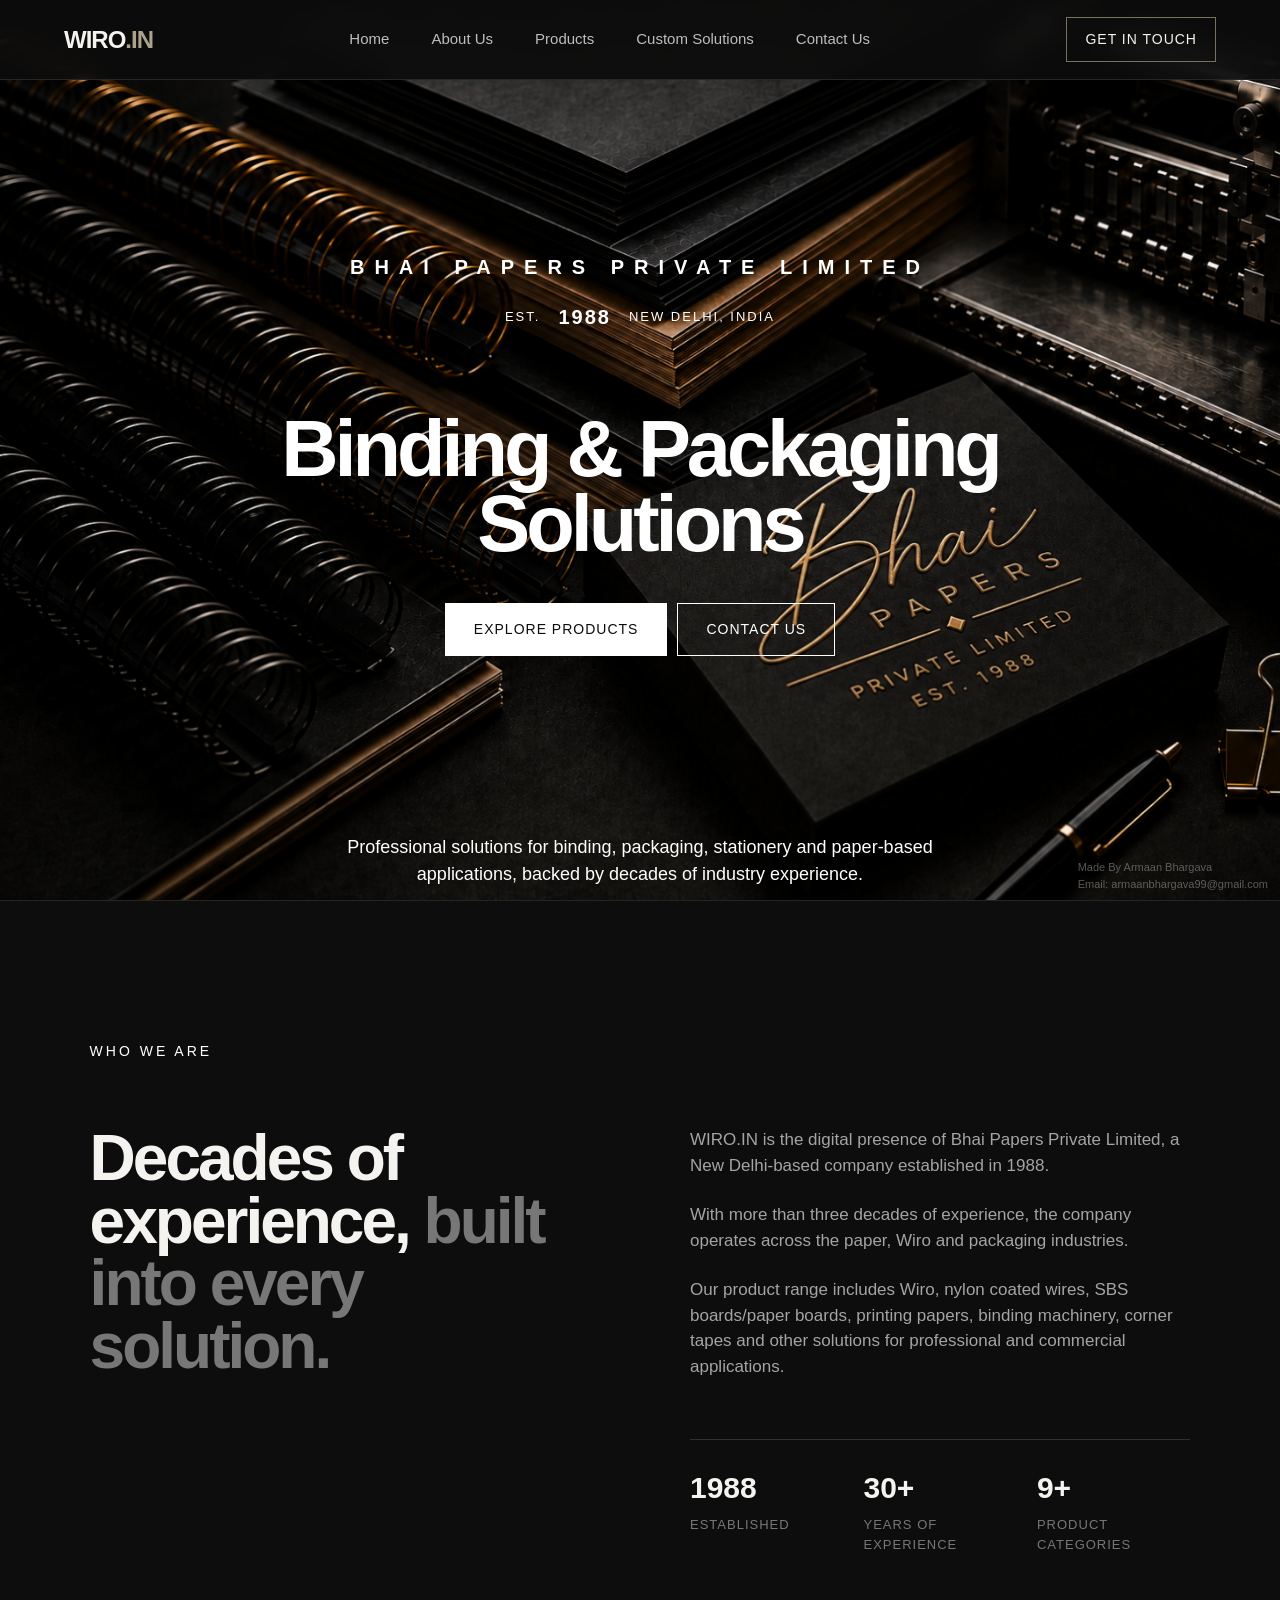
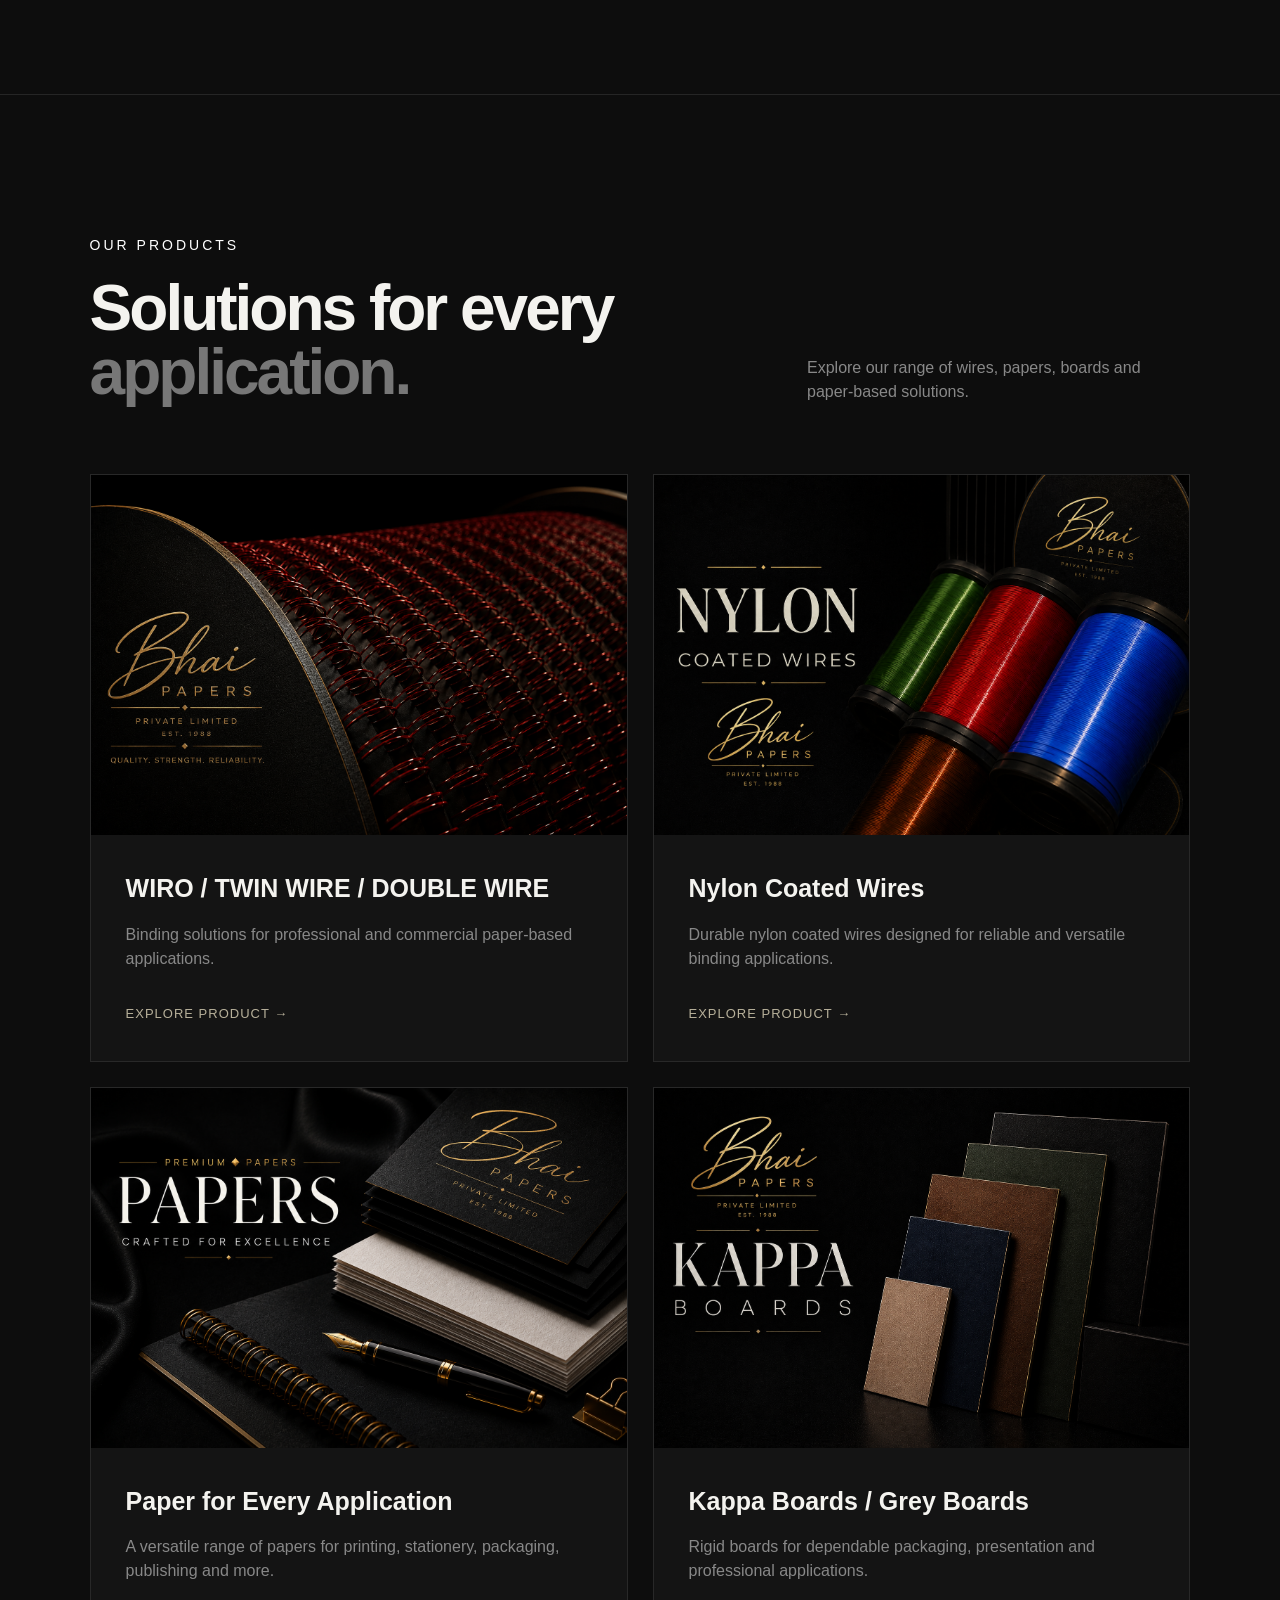
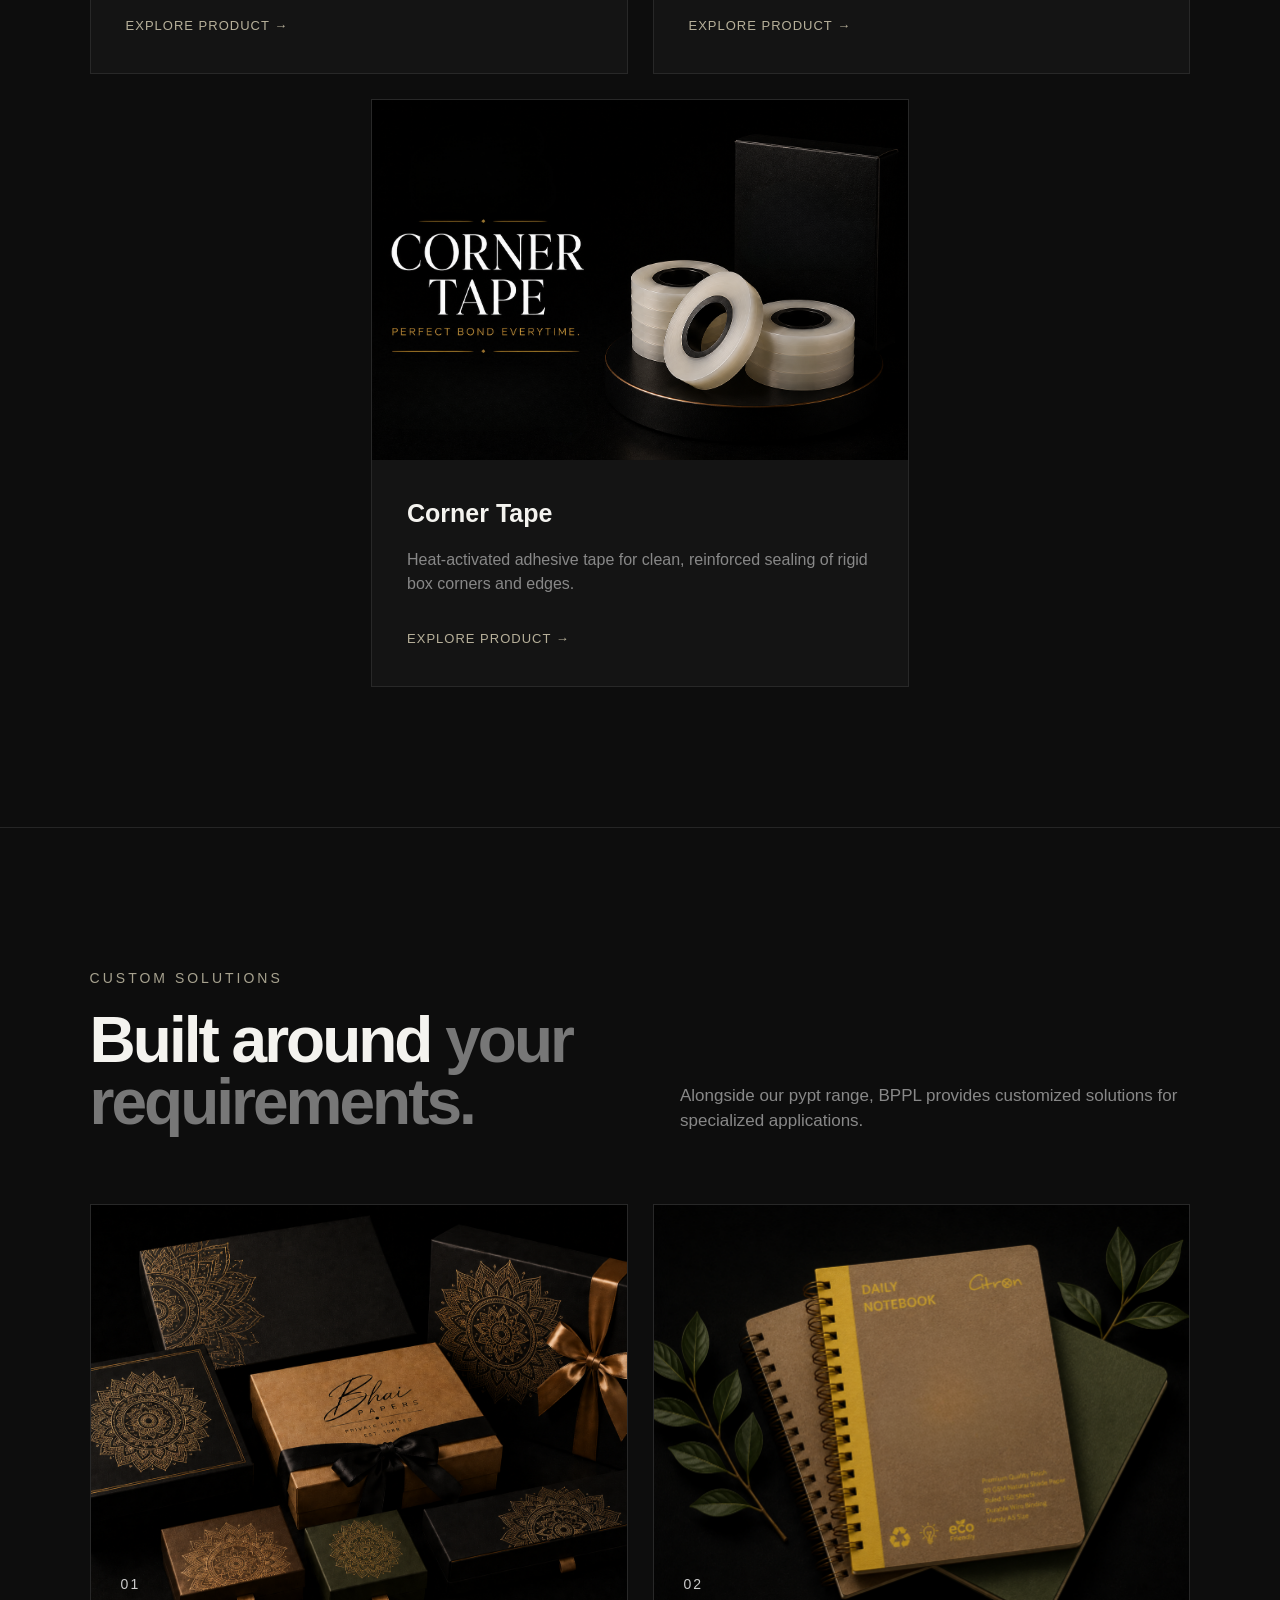
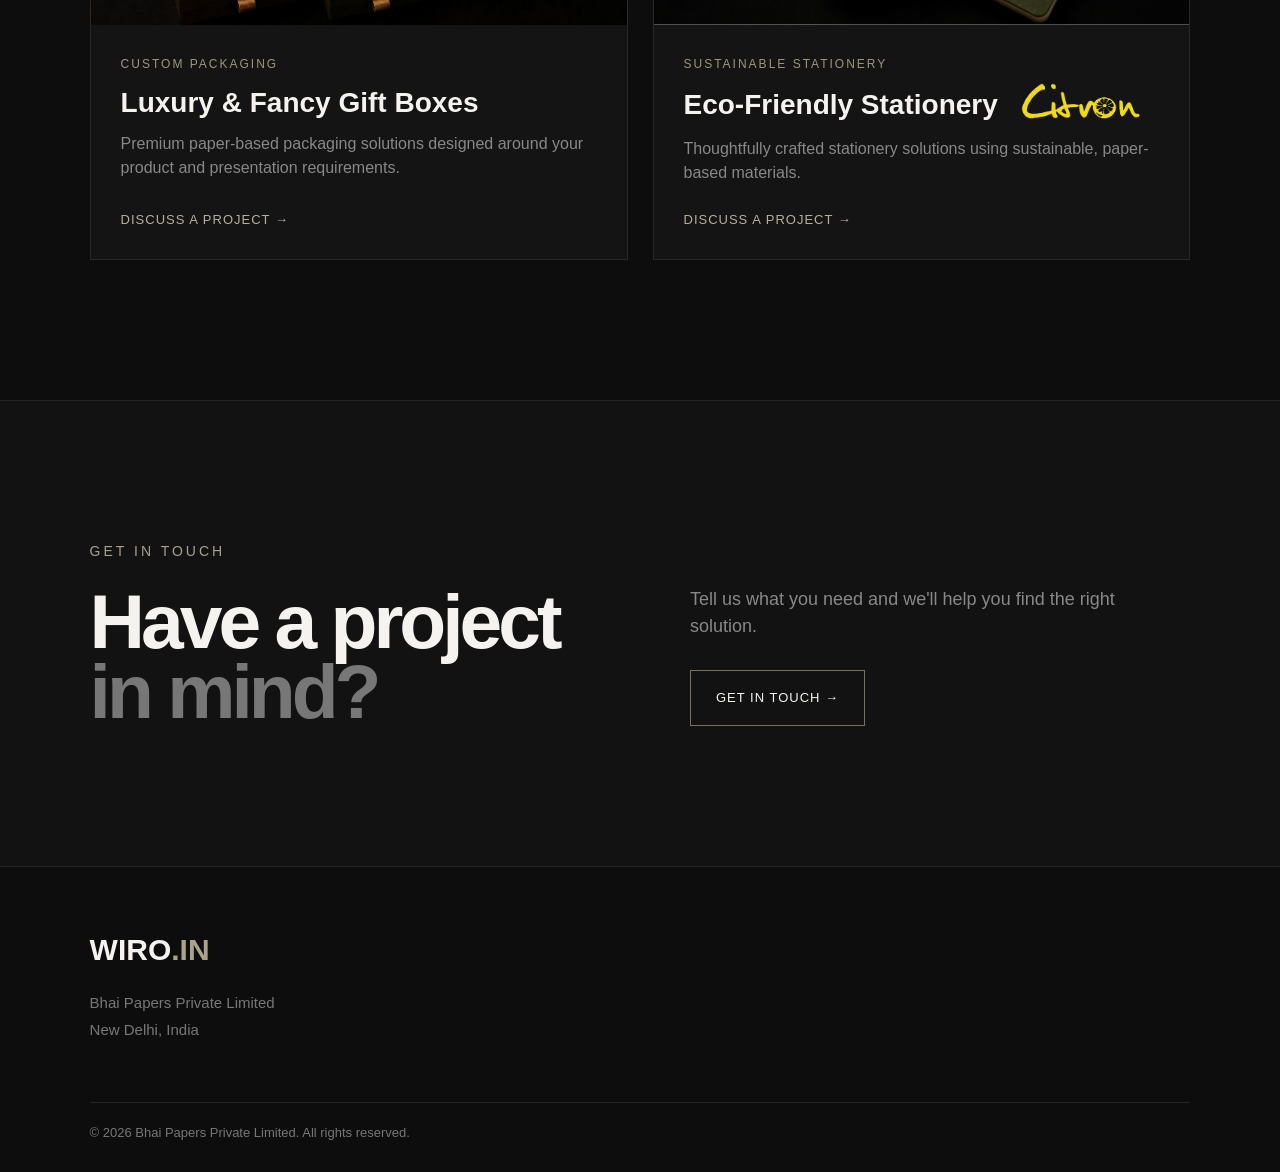
==== index.html @ 8063e1f9 "Remove Flask and update website" ====
<!DOCTYPE html>
<html lang="en">

<head>
    <meta charset="UTF-8">
    <meta name="viewport" content="width=device-width, initial-scale=1.0">

    <title>WIRO.IN | Bhai Papers Private Limited</title>

    <link rel="stylesheet" href="static/css/style.css">
</head>

<body>

    <!-- ================= NAVBAR ================= -->

    <header class="navbar">

        <a href="index.html" class="logo">
            WIRO<span>.IN</span>
        </a>

        <nav>
            <a href="index.html">Home</a>
            <a href="#about">About Us</a>
            <a href="products.html">Products</a>
            <a href="products.html#custom-solutions">Custom Solutions</a>
            <a href="contact.html">Contact Us</a>
        </nav>

        <a href="contact.html" class="nav-button">
            Get in Touch
        </a>

    </header>


    <!-- ================= HERO ================= -->

    <main>

        <section class="hero" id="home">

            <div class="hero-content">

                <p class="eyebrow">
                    BHAI PAPERS PRIVATE LIMITED
                </p>

                <h1>
                    Binding & Packaging
                    <span>Solutions</span>
                </h1>

                <p class="hero-description">
                    Professional solutions for binding, packaging,
                    stationery and paper-based applications,
                    backed by decades of industry experience.
                </p>

                <div class="hero-buttons">

                    <a href="#products" class="button button-light">
                        Explore Products
                    </a>

                    <a href="contact.html" class="button button-outline">
                        Contact Us
                    </a>

                </div>

                <div class="hero-est">

                    <span>EST.</span>

                    <strong>1988</strong>

                    <span>NEW DELHI, INDIA</span>

                </div>

            </div>

        </section>


        <!-- ================= ABOUT ================= -->

        <section class="about section" id="about">

            <div class="section-label">
                WHO WE ARE
            </div>

            <div class="about-grid">

                <div>

                    <h2>
                        Decades of experience,
                        <span>built into every solution.</span>
                    </h2>

                </div>

                <div class="about-copy">

                    <p>
                        WIRO.IN is the digital presence of
                        Bhai Papers Private Limited, a New
                        Delhi-based company established in 1988.
                    </p>

                    <p>
                        With more than three decades of experience,
                        the company operates across the paper,
                        Wiro and packaging industries.
                    </p>

                    <p>
                        Our product range includes Wiro, nylon
                        coated wires, SBS boards/paper boards,
                        printing papers, binding machinery, corner
                        tapes and other solutions for professional
                        and commercial applications.
                    </p>

                    <div class="stats">

                        <div class="stat">
                            <strong>1988</strong>
                            <span>Established</span>
                        </div>

                        <div class="stat">
                            <strong>30+</strong>
                            <span>Years of Experience</span>
                        </div>

                        <div class="stat">
                            <strong>9+</strong>
                            <span>Product Categories</span>
                        </div>

                    </div>

                </div>

            </div>

        </section>


        <!-- ================= PRODUCTS ================= -->

        <section class="products section" id="products">

            <div class="section-heading">

                <div>

                    <div class="section-label">
                        OUR PRODUCTS
                    </div>

                    <h2>
                        Solutions for every
                        <span>application.</span>
                    </h2>

                </div>

                <p>
                    Explore our range of wires, papers,
                    boards and paper-based solutions.
                </p>

            </div>


            <div class="product-grid">


                <!-- ================= WIRO ================= -->

                <article class="product-card">

                    <div class="product-image">

                        <img
                            src="static/css/images/wiro.png"
                            alt="WIRO"
                        >

                    </div>

                    <div class="product-content">

                        <h3>
                            WIRO / TWIN WIRE / DOUBLE WIRE
                        </h3>

                        <p>
                            Binding solutions for professional and
                            commercial paper-based applications.
                        </p>

                        <a href="products.html#wiro">
                            Explore Product →
                        </a>

                    </div>

                </article>


                <!-- ================= NYLON COATED WIRES ================= -->

                <article class="product-card">

                    <div class="product-image">

                        <img
                            src="static/css/images/Binding.png"
                            alt="Nylon Coated Wires"
                        >

                    </div>

                    <div class="product-content">

                        <h3>
                            Nylon Coated Wires
                        </h3>

                        <p>
                            Durable nylon coated wires designed
                            for reliable and versatile binding
                            applications.
                        </p>

                        <a href="products.html#nylon-coated-wires">
                            Explore Product →
                        </a>

                    </div>

                </article>


                <!-- ================= PAPERS ================= -->

                <article class="product-card">

                    <div class="product-image">

                        <img
                            src="static/css/images/papers.png"
                            alt="Paper for Every Application"
                        >

                    </div>

                    <div class="product-content">

                        <h3>
                            Paper for Every Application
                        </h3>

                        <p>
                            A versatile range of papers for printing,
                            stationery, packaging, publishing and more.
                        </p>

                        <a href="products.html#paper">
                            Explore Product →
                        </a>

                    </div>

                </article>


                <!-- ================= KAPPA BOARDS ================= -->

                <article class="product-card">

                    <div class="product-image">

                        <img
                            src="static/css/images/packaging.png"
                            alt="Kappa Boards"
                        >

                    </div>

                    <div class="product-content">

                        <h3>
                            Kappa Boards / Grey Boards
                        </h3>

                        <p>
                            Rigid boards for dependable packaging,
                            presentation and professional
                            applications.
                        </p>

                        <a href="products.html#kappa-boards">
                            Explore Product →
                        </a>

                    </div>

                </article>


                <!-- ================= CORNER TAPE ================= -->

                <article class="product-card">

                    <div class="product-image">

                        <img
                            src="static/css/images/cornertape.png"
                            alt="Corner Tape for Rigid Boxes"
                        >

                    </div>

                    <div class="product-content">

                        <h3>
                            Corner Tape
                        </h3>

                        <p>
                            Heat-activated adhesive tape for clean,
                            reinforced sealing of rigid box corners
                            and edges.
                        </p>

                        <a href="products.html#corner-tape">
                            Explore Product →
                        </a>

                    </div>

                </article>


            </div>

        </section>


        <!-- ================= CUSTOM SOLUTIONS ================= -->

        <section class="solutions section" id="solutions">

            <div class="solutions-top">

                <div>

                    <div class="section-label">
                        CUSTOM SOLUTIONS
                    </div>

                    <h2>
                        Built around
                        <span>your requirements.</span>
                    </h2>

                </div>

                <p>
                    Alongside our pypt range,
                    BPPL provides customized solutions for
                    specialized applications.
                </p>

            </div>


            <!-- ================= TWO EQUAL CARDS ================= -->

            <div class="solutions-grid">


                <!-- ================= GIFT BOXES ================= -->

                <article class="solution-card">

                    <div class="solution-image">

                        <span>01</span>

                        <img
                            src="static/css/images/lux boxes.png"
                            alt="Luxury & Fancy Gift Boxes"
                        >

                    </div>

                    <div class="solution-info">

                        <span class="solution-tag">
                            CUSTOM PACKAGING
                        </span>

                        <h3>
                            Luxury & Fancy
                            Gift Boxes
                        </h3>

                        <p>
                            Premium paper-based packaging
                            solutions designed around your
                            product and presentation requirements.
                        </p>

                        <a href="products.html#luxury-gift-boxes">
                            Discuss a Project →
                        </a>

                    </div>

                </article>


                <!-- ================= ECO STATIONERY ================= -->

                <article class="solution-card">

                    <div class="solution-image">

                        <span>02</span>

                        <img
                            src="static/css/images/eco stat.png"
                            alt="Eco-Friendly Stationery"
                        >

                    </div>

                    <div class="solution-info">

                        <span class="solution-tag">
                            SUSTAINABLE STATIONERY
                        </span>

                        <div class="title-with-logo">
                            <h3>
                                Eco-Friendly
                                Stationery
                            </h3>

                            <img
                                src="static/css/images/citron.png"
                                alt="CITRON"
                                class="citron-logo"
                            >
                        </div>

                        <p>
                            Thoughtfully crafted stationery
                            solutions using sustainable,
                            paper-based materials.
                        </p>

                        <a href="products.html#eco-friendly-stationery">
                            Discuss a Project →
                        </a>

                    </div>

                </article>


            </div>

        </section>


        <!-- ================= CONTACT ================= -->

        <section class="contact section" id="contact">

            <div class="contact-inner">

                <div>

                    <div class="section-label">
                        GET IN TOUCH
                    </div>

                    <h2>
                        Have a project
                        <span>in mind?</span>
                    </h2>

                </div>

                <div class="contact-right">

                    <p>
                        Tell us what you need and we'll
                        help you find the right solution.
                    </p>

                    <a
                        href="contact.html"
                        class="contact-button"
                    >
                        Get in Touch →
                    </a>

                </div>

            </div>

        </section>

    </main>


    <!-- ================= FOOTER ================= -->

    <footer>

        <div class="footer-logo">
            WIRO<span>.IN</span>
        </div>

        <p>
            Bhai Papers Private Limited
        </p>

        <p>
            New Delhi, India
        </p>

        <div class="footer-bottom">
            © 2026 Bhai Papers Private Limited.
            All rights reserved.
        </div>

    </footer>

    <div class="site-credit">Made By Armaan Bhargava<br>Email: armaanbhargava99@gmail.com</div>

</body>

</html>
---- static/css/style.css ----
/* =========================================================
   GLOBAL
========================================================= */

* {
    margin: 0;
    padding: 0;
    box-sizing: border-box;
}

html {
    scroll-behavior: smooth;
}

body {
    background: #0d0d0d;
    color: #f4f3ef;
    font-family: Arial, Helvetica, sans-serif;
    font-size: 18px;
    line-height: 1.5;
}

a {
    color: inherit;
    text-decoration: none;
}

section {
    position: relative;
}

.section {
    padding: 140px 7vw;
}

.section-label {
    color: #a7a28f;
    font-size: 14px;
    letter-spacing: 3px;
    text-transform: uppercase;
}


/* =========================================================
   NAVBAR
========================================================= */

.navbar {
    position: fixed;
    top: 0;
    left: 0;

    width: 100%;
    height: 80px;

    padding: 0 5vw;

    display: flex;
    align-items: center;
    justify-content: space-between;

    background: rgba(13, 13, 13, 0.92);

    border-bottom: 1px solid #262626;

    backdrop-filter: blur(12px);

    z-index: 1000;
}

.logo {
    font-size: 24px;
    font-weight: 700;
    letter-spacing: -1px;
}

.logo span {
    color: #aaa28b;
}

.navbar nav {
    display: flex;
    gap: 42px;
}

.navbar nav a {
    font-size: 15px;
    color: #bdbdbd;

    transition: 0.3s;
}

.navbar nav a:hover {
    color: #ffffff;
}

.nav-button {
    border: 1px solid #77715e;

    padding: 11px 18px;

    font-size: 14px;
    text-transform: uppercase;
    letter-spacing: 1px;

    transition: 0.3s;
}

.nav-button:hover {
    background: #f4f3ef;
    color: #0d0d0d;
}


/* =========================================================
   HERO
========================================================= */

.hero {
    min-height: 100vh;

    display: flex;
    align-items: center;
    justify-content: center;

    text-align: center;

    padding: 140px 7vw 100px;

    background-image: url("images/hero-bg.png");
    background-size: cover;
    background-position: center;
    background-repeat: no-repeat;
}


/* Move the entire hero content downward */

.hero-content {
    max-width: 1050px;

    display: flex;
    flex-direction: column;
    align-items: center;

    transform: translateY(100px);
}


/* BHAI PAPERS PRIVATE LIMITED */

.eyebrow {
    order: 1;

    margin-bottom: 20px;

    color: #ffffff;

    font-size: 20px;
    font-weight: 700;

    letter-spacing: 10px;
    text-transform: uppercase;
}


/* MAIN HEADING */

.hero h1 {
    order: 3;

    font-size: clamp(52px, 6.2vw, 92px);

    line-height: 0.94;

    letter-spacing: -4px;

    font-weight: 700;

    color: #ffffff;

    margin-bottom: 42px;
}

.hero h1 span {
    display: block;
}


/* BUTTONS */

.hero-buttons {
    order: 4;

    display: flex;

    justify-content: center;

    gap: 10px;

    margin-bottom: 28px;
}

.button {
    display: inline-block;

    padding: 15px 28px;

    font-size: 14px;

    text-transform: uppercase;

    letter-spacing: 1px;

    border: 1px solid #ffffff;

    transition: 0.3s;

    color: #ffffff;
}

.button-light {
    background: #ffffff;
    color: #0d0d0d;
}

.button-light:hover {
    background: transparent;
    color: #ffffff;
}

.button-outline {
    color: #ffffff;
    border-color: #ffffff;
}

.button-outline:hover {
    background: #ffffff;
    color: #0d0d0d;
}


/* EST. 1988 / NEW DELHI */

.hero-est {
    order: 2;

    display: flex;

    justify-content: center;
    align-items: center;

    gap: 18px;

    color: #ffffff;

    font-size: 13px;

    letter-spacing: 2px;

    margin-bottom: 80px;
}

.hero-est strong {
    color: #ffffff;

    font-size: 20px;
}


/* DESCRIPTION */

.hero-description {
    order: 5;

    max-width: 680px;

    margin: 150px auto 0;

    color: #ffffff;

    font-size: 18px;

    line-height: 1.5;
}


/* =========================================================
   ABOUT
========================================================= */

.about {
    border-top: 1px solid #252525;
}

.about .section-label {
    color: #ffffff;
}

.about-grid {
    display: grid;

    grid-template-columns: 1fr 1fr;

    gap: 100px;

    margin-top: 65px;
}

.about h2 {
    max-width: 650px;

    font-size: clamp(42px, 5vw, 75px);

    line-height: 0.98;

    letter-spacing: -3px;
}

.about h2 span {
    color: #777;
}

.about-copy {
    max-width: 600px;
}

.about-copy p {
    color: #a4a4a4;

    margin-bottom: 24px;

    font-size: 17px;
}

.stats {
    display: grid;

    grid-template-columns: repeat(3, 1fr);

    gap: 20px;

    margin-top: 60px;

    padding-top: 25px;

    border-top: 1px solid #303030;
}

.stat {
    display: flex;

    flex-direction: column;

    gap: 5px;
}

.stat strong {
    font-size: 30px;
}

.stat span {
    color: #777;

    font-size: 13px;

    text-transform: uppercase;

    letter-spacing: 1px;
}


/* =========================================================
   PRODUCTS
========================================================= */

.products {
    border-top: 1px solid #252525;
}

.products .section-label {
    color: #ffffff;
}

.section-heading {
    display: flex;

    justify-content: space-between;

    align-items: end;

    gap: 60px;

    margin-bottom: 70px;
}

.section-heading h2 {
    margin-top: 20px;

    font-size: clamp(42px, 5vw, 72px);

    line-height: 1;

    letter-spacing: -3px;
}

.section-heading h2 span {
    color: #777;
}

.section-heading > p {
    max-width: 400px;

    color: #888;

    font-size: 16px;
}

.product-grid {
    display: grid;

    grid-template-columns: repeat(2, 1fr);

    gap: 25px;
}

.product-grid .product-card:last-child {
    grid-column: 1 / -1;

    max-width: calc(50% - 12.5px);

    margin: 0 auto;
}

.product-card {
    position: relative;

    background: #141414;

    border: 1px solid #282828;

    overflow: hidden;

    transition: 0.4s;
}

.product-card:hover {
    transform: translateY(-6px);

    border-color: #625e50;
}

.product-image {
    position: relative;

    overflow: hidden;

    width: 100%;
    height: 360px;

    background: #111;

    display: flex;

    align-items: center;

    justify-content: center;
}

.product-image img {
    width: 100%;
    height: 100%;

    display: block;

    object-fit: cover;

    object-position: center 26%;

    transition: transform 0.6s ease;
}

.product-card:hover .product-image img {
    transform: scale(1.04);
}

.product-content {
    padding: 35px;
}

.product-content h3 {
    font-size: 25px;

    margin-bottom: 15px;
}

.product-content p {
    color: #888;

    font-size: 16px;

    max-width: 500px;

    margin-bottom: 28px;
}

.product-content a,
.solution-info a {
    font-size: 13px;

    text-transform: uppercase;

    letter-spacing: 1px;

    color: #b7b09a;
}


/* =========================================================
   CUSTOM SOLUTIONS
========================================================= */

.solutions {
    border-top: 1px solid #252525;
}

.solutions-top {
    display: grid;

    grid-template-columns: 1fr 1fr;

    gap: 80px;

    margin-bottom: 70px;
}

.solutions-top h2 {
    margin-top: 20px;

    font-size: clamp(42px, 5vw, 72px);

    line-height: 0.98;

    letter-spacing: -3px;
}

.solutions-top h2 span {
    color: #777;
}

.solutions-top > p {
    align-self: end;

    max-width: 520px;

    color: #888;

    font-size: 17px;
}


/* =========================================================
   EQUAL CUSTOM SOLUTION CARDS
========================================================= */

.solutions-grid {
    display: grid;

    grid-template-columns: repeat(2, minmax(0, 1fr));

    gap: 25px;

    align-items: stretch;
}

.solution-card {
    display: flex;

    flex-direction: column;

    width: 100%;

    height: 100%;

    background: #141414;

    border: 1px solid #282828;

    overflow: hidden;

    transition: 0.4s;
}

.solution-card:hover {
    transform: translateY(-6px);

    border-color: #625e50;
}


/* IMAGE AREA */

.solution-image {
    position: relative;

    width: 100%;

    height: 420px;

    flex-shrink: 0;

    overflow: hidden;

    background: #111;

    display: flex;

    align-items: flex-end;

    padding: 30px;

    color: #aaa;

    font-size: 14px;

    letter-spacing: 2px;
}


/* ACTUAL SOLUTION IMAGE */

.solution-image img {
    position: absolute;

    inset: 0;

    width: 100%;
    height: 100%;

    display: block;

    object-fit: cover;

    object-position: center;

    transition: transform 0.6s ease;
}


/* Keep the card number above the image */

.solution-image span {
    position: relative;

    z-index: 2;

    color: #cccccc;
}


/* Subtle hover zoom */

.solution-card:hover .solution-image img {
    transform: scale(1.03);
}


/* CONTENT AREA */

.solution-info {
    display: flex;

    flex-direction: column;

    flex: 1;

    padding: 30px;
}

.solution-tag {
    color: #9d967f;

    font-size: 12px;

    letter-spacing: 2px;
}

.solution-info h3 {
    margin: 15px 0;

    font-size: 28px;

    line-height: 1.05;
}

.title-with-logo {
    display: flex;

    align-items: center;

    justify-content: flex-start;

    gap: 10px;
}

.title-with-logo h3 {
    margin: 15px 0;
}

.citron-logo {
    flex-shrink: 0;

    height: 64px;

    width: auto;
}

.solution-info p {
    color: #888;

    font-size: 16px;

    margin-bottom: 25px;

    max-width: 650px;
}

.solution-info a {
    margin-top: auto;
}


/* =========================================================
   CONTACT
========================================================= */

.contact {
    border-top: 1px solid #252525;

    background: #121212;
}

.contact-inner {
    display: grid;

    grid-template-columns: 1fr 1fr;

    gap: 100px;

    align-items: end;
}

.contact h2 {
    margin-top: 25px;

    font-size: clamp(50px, 6vw, 90px);

    line-height: 0.9;

    letter-spacing: -4px;
}

.contact h2 span {
    color: #777;
}

.contact-right p {
    max-width: 450px;

    color: #888;

    margin-bottom: 30px;
}

.contact-button {
    display: inline-block;

    padding: 17px 25px;

    border: 1px solid #77715e;

    text-transform: uppercase;

    letter-spacing: 1px;

    font-size: 13px;

    transition: 0.3s;
}

.contact-button:hover {
    background: #f4f3ef;

    color: #0d0d0d;
}


/* =========================================================
   FOOTER
========================================================= */

footer {
    padding: 60px 7vw 30px;

    border-top: 1px solid #252525;

    color: #777;
}

.footer-logo {
    color: #f4f3ef;

    font-size: 30px;

    font-weight: 700;

    margin-bottom: 20px;
}

.footer-logo span {
    color: #aaa28b;
}

footer p {
    font-size: 15px;

    margin-bottom: 5px;
}

.footer-bottom {
    margin-top: 60px;

    padding-top: 20px;

    border-top: 1px solid #252525;

    font-size: 13px;
}


/* =========================================================
   RESPONSIVE
========================================================= */

@media (max-width: 900px) {

    .navbar nav {
        display: none;
    }

    .nav-button {
        display: none;
    }

    .hero h1 {
        letter-spacing: -3px;
    }

    .about-grid,
    .solutions-top,
    .contact-inner {
        grid-template-columns: 1fr;

        gap: 50px;
    }

    .section-heading {
        flex-direction: column;

        align-items: start;
    }

    .product-grid {
        grid-template-columns: 1fr;
    }

    .product-grid .product-card:last-child {
        max-width: 100%;
    }

    .solutions-grid {
        grid-template-columns: 1fr;
    }

    .solution-image {
        height: 350px;
    }

}


@media (max-width: 600px) {

    .section {
        padding: 90px 6vw;
    }

    .hero {
        padding: 120px 6vw 80px;
    }

    .hero h1 {
        font-size: 54px;

        letter-spacing: -3px;
    }

    .eyebrow {
        font-size: 16px;

        letter-spacing: 4px;
    }

    .hero-description {
        font-size: 16px;
    }

    .hero-buttons {
        flex-direction: column;
    }

    .hero-buttons .button {
        width: 100%;
    }

    .hero-est {
        flex-wrap: wrap;

        gap: 10px;

        margin-bottom: 30px;
    }

    .stats {
        grid-template-columns: 1fr;
    }

    .product-image {
        height: 280px;
    }

    .solutions-top h2,
    .section-heading h2 {
        letter-spacing: -2px;
    }

    .contact h2 {
        letter-spacing: -3px;
    }

    .solution-image {
        height: 280px;
    }

}


/* =========================================================
   PRODUCTS PAGE
========================================================= */

.products-hero {
    min-height: 62vh;
    display: flex;
    align-items: center;
    justify-content: center;
    padding: 160px 7vw 90px;
    text-align: center;
    background: linear-gradient(rgba(13, 13, 13, 0.72), rgba(13, 13, 13, 0.94)), url("images/hero-bg.png") center / cover no-repeat;
}

.products-hero-content {
    max-width: 860px;
}

.products-hero .section-label {
    margin-bottom: 28px;
    color: #d6cfb9;
}

body.products-page .logo {
    font-size: 25px;
}

body.products-page .navbar nav a {
    font-size: 16px;
}

body.products-page .nav-button {
    font-size: 15px;
}

body.products-page .section-label {
    font-size: 15px;
}

body.products-page footer p {
    font-size: 16px;
}

body.products-page .footer-logo {
    font-size: 31px;
}

body.products-page .footer-bottom {
    font-size: 14px;
}

.products-hero h1 {
    margin-bottom: 24px;
    color: #ffffff;
    font-size: clamp(58px, 8vw, 112px);
    line-height: 0.9;
    letter-spacing: -5px;
}

.products-hero p:last-child {
    max-width: 560px;
    margin: 0 auto;
    color: #d0d0d0;
    font-size: 20px;
}

.catalogue,
.products-custom {
    border-top: 1px solid #252525;
}

.catalogue-heading {
    margin-bottom: 70px;
}

.catalogue-heading h2 {
    margin-top: 20px;
    font-size: clamp(42px, 5vw, 72px);
    line-height: 0.98;
    letter-spacing: -3px;
}

.catalogue-heading h2 span {
    color: #777;
}

.catalogue-list {
    display: grid;
    gap: 28px;
}

.catalogue-card {
    display: grid;
    grid-template-columns: minmax(0, 1.25fr) minmax(290px, 0.75fr);
    min-height: 430px;
    overflow: hidden;
    background: #141414;
    border: 1px solid #282828;
    scroll-margin-top: 105px;
    transition: border-color 0.35s, transform 0.35s;
}

.catalogue-card:nth-child(even) {
    grid-template-columns: minmax(290px, 0.75fr) minmax(0, 1.25fr);
}

.catalogue-card:nth-child(even) .catalogue-image {
    order: 2;
}

.catalogue-card:hover,
.products-custom-card:hover {
    border-color: #625e50;
    transform: translateY(-4px);
}

.catalogue-image,
.products-custom-image {
    position: relative;
    overflow: hidden;
    background: #111;
}

.catalogue-image {
    min-height: 430px;
}

.catalogue-image img,
.products-custom-image img {
    width: 100%;
    height: 100%;
    display: block;
    object-fit: cover;
    object-position: center;
    transition: transform 0.55s ease;
}

.catalogue-image span,
.products-custom-image span {
    position: absolute;
    top: 25px;
    left: 25px;
    z-index: 1;
    color: #e0d9c6;
    font-size: 14px;
    letter-spacing: 2px;
}

.catalogue-card:hover img,
.products-custom-card:hover img {
    transform: scale(1.03);
}

.catalogue-content,
.products-custom-content {
    display: flex;
    flex-direction: column;
    justify-content: center;
    padding: 52px;
}

.catalogue-kicker {
    display: block;
    margin-bottom: 20px;
    color: #9d967f;
    font-size: 13px;
    letter-spacing: 2px;
}

.card-title {
    display: block;
    margin-bottom: 18px;
    color: #f4f3ef;
    font-size: clamp(28px, 3vw, 42px);
    font-weight: 700;
    line-height: 1;
    letter-spacing: -1.5px;
}

.card-description {
    max-width: 480px;
    color: #929292;
    font-size: 18px;
}

.card-list {
    max-width: 480px;
    margin-top: 16px;
    padding-left: 18px;
    color: #929292;
    font-size: 17px;
    line-height: 1.7;
}

.spec-table-toggle {
    margin-top: 20px;
}

.spec-table-button {
    display: inline-flex;
    align-items: center;
    gap: 8px;
    color: #b7b09a;
    font-size: 13px;
    letter-spacing: 1.4px;
    text-transform: uppercase;
    cursor: pointer;
    list-style: none;
    transition: color 0.3s;
}

.spec-table-button::-webkit-details-marker {
    display: none;
}

.spec-table-button::before {
    content: "▸";
    display: inline-block;
    font-size: 10px;
    transition: transform 0.3s;
}

.spec-table-toggle[open] .spec-table-button::before {
    transform: rotate(90deg);
}

.spec-table-button:hover,
.spec-table-button:focus-visible {
    color: #f4f3ef;
}

.spec-table-wrap {
    max-width: 700px;
    margin-top: 18px;
    overflow-x: auto;
}

.spec-table {
    width: 100%;
    border-collapse: collapse;
    background: #141414;
    border: 1px solid #282828;
}

.spec-table td,
.spec-table th {
    border: 1px solid #282828;
    height: 44px;
    min-width: 44px;
    padding: 10px 14px;
    font-size: 14px;
    color: #d0d0d0;
    text-align: left;
    white-space: nowrap;
}

.spec-table thead th {
    background: #1c1c1c;
    color: #f4f3ef;
    font-size: 12px;
    letter-spacing: 1px;
    text-transform: uppercase;
    white-space: nowrap;
}

.spec-table tbody td:last-child {
    white-space: normal;
    min-width: 220px;
}

.card-contact-block {
    display: flex;
    flex-wrap: wrap;
    align-items: center;
    gap: 18px;
    margin-top: 28px;
}

.card-contact {
    display: inline-flex;
    align-items: center;
    padding: 13px 17px;
    border: 1px solid #77715e;
    color: #d6cfb9;
    font-size: 13px;
    letter-spacing: 1.4px;
    text-transform: uppercase;
    transition: background 0.3s, color 0.3s;
    position: relative;
    top: 26px;
}

.card-contact:hover,
.card-contact:focus-visible {
    background: #f4f3ef;
    color: #0d0d0d;
}

.card-contact-info {
    display: flex;
    flex-direction: column;
    gap: 4px;
    font-size: 16px;
    color: #a4a4a4;
}

.card-contact-info a:hover {
    color: #f4f3ef;
}

.products-custom-grid {
    display: grid;
    grid-template-columns: repeat(2, minmax(0, 1fr));
    gap: 25px;
}

.products-custom-card {
    display: flex;
    flex-direction: column;
    min-width: 0;
    overflow: hidden;
    background: #141414;
    border: 1px solid #282828;
    scroll-margin-top: 105px;
    transition: border-color 0.35s, transform 0.35s;
}

.products-custom-image {
    height: 390px;
    flex: 0 0 390px;
}

.products-custom-content {
    flex: 1;
    justify-content: flex-start;
    min-height: 250px;
    padding: 36px;
}

@media (max-width: 900px) {
    .catalogue-card,
    .catalogue-card:nth-child(even) {
        grid-template-columns: 1fr;
    }

    .catalogue-card:nth-child(even) .catalogue-image {
        order: 0;
    }

    .catalogue-image {
        min-height: 350px;
        height: 350px;
    }

    .catalogue-content {
        padding: 38px;
    }

    .products-custom-image {
        height: 330px;
        flex-basis: 330px;
    }
}

@media (max-width: 600px) {
    .products-hero {
        min-height: 54vh;
        padding: 135px 6vw 75px;
    }

    .products-hero h1 {
        letter-spacing: -3px;
    }

    .products-hero p:last-child {
        font-size: 18px;
    }

    .catalogue-heading {
        margin-bottom: 45px;
    }

    .catalogue-heading h2 {
        letter-spacing: -2px;
    }

    .catalogue-list {
        gap: 20px;
    }

    .catalogue-image {
        min-height: 270px;
        height: 270px;
    }

    .catalogue-content,
    .products-custom-content {
        min-height: 0;
        padding: 30px;
    }

    .card-title {
        font-size: 30px;
    }

    .products-custom-grid {
        grid-template-columns: 1fr;
        gap: 20px;
    }

    .products-custom-image {
        height: 280px;
        flex-basis: 280px;
    }
}


/* =========================================================
   CONTACT PAGE
========================================================= */

.contact-page-hero {
    min-height: 100vh;
    display: flex;
    align-items: center;
    padding: 180px 7vw 100px;
    background: linear-gradient(rgba(13, 13, 13, 0.72), rgba(13, 13, 13, 0.94)), url("images/hero-bg.png") center / cover no-repeat;
}

.contact-page-inner {
    max-width: 780px;
    margin: 0 auto;
    width: 100%;
}

.contact-page-heading h1 {
    margin: 20px 0 26px;
    font-size: clamp(48px, 6vw, 84px);
    line-height: 0.96;
    letter-spacing: -3px;
    color: #ffffff;
}

.contact-page-heading h1 span {
    color: #777;
}

.contact-page-intro {
    max-width: 620px;
    margin-bottom: 10px;
    color: #a4a4a4;
    font-size: 17px;
    line-height: 1.7;
}

.contact-page-details {
    margin-top: 55px;
    padding-top: 45px;
    border-top: 1px solid #252525;
}

.contact-page-details > p {
    max-width: 480px;
    margin-bottom: 34px;
    color: #888;
    font-size: 17px;
}

.contact-page-info {
    display: grid;
    grid-template-columns: repeat(2, minmax(0, 1fr));
    gap: 18px;
    margin-bottom: 40px;
}

.contact-page-info-item {
    padding: 24px 26px;
    background: #141414;
    border: 1px solid #282828;
    transition: border-color 0.3s;
}

.contact-page-info-item:hover {
    border-color: #625e50;
}

.contact-page-info-label {
    display: block;
    margin-bottom: 10px;
    color: #9d967f;
    font-size: 12px;
    letter-spacing: 2px;
    text-transform: uppercase;
}

.contact-page-info-value {
    display: inline-block;
    color: #f4f3ef;
    font-size: 21px;
    font-weight: 700;
    letter-spacing: -0.5px;
    word-break: break-word;
    transition: color 0.3s;
}

.contact-page-info-value:hover {
    color: #d6cfb9;
}

.contact-page-button {
    display: inline-flex;
    align-items: center;
    gap: 10px;
    padding: 17px 25px;
    border: 1px solid #77715e;
    color: #f4f3ef;
    font-size: 14px;
    text-transform: uppercase;
    letter-spacing: 1px;
    transition: 0.3s;
}

.contact-page-button:hover {
    background: #f4f3ef;
    color: #0d0d0d;
}

.contact-page-home {
    display: block;
    margin-top: 30px;
    color: #777;
    font-size: 15px;
    letter-spacing: 0.5px;
    transition: color 0.3s;
}

.contact-page-home:hover {
    color: #f4f3ef;
}

@media (max-width: 600px) {
    .contact-page-hero {
        padding: 140px 6vw 80px;
    }

    .contact-page-heading h1 {
        letter-spacing: -2px;
    }

    .contact-page-info {
        grid-template-columns: 1fr;
    }

    .contact-page-details {
        margin-top: 40px;
        padding-top: 35px;
    }
}

.site-credit {
    position: fixed;

    right: 12px;

    bottom: 8px;

    font-size: 11px;

    color: rgba(244, 243, 239, 0.35);

    z-index: 999;

    pointer-events: none;
}
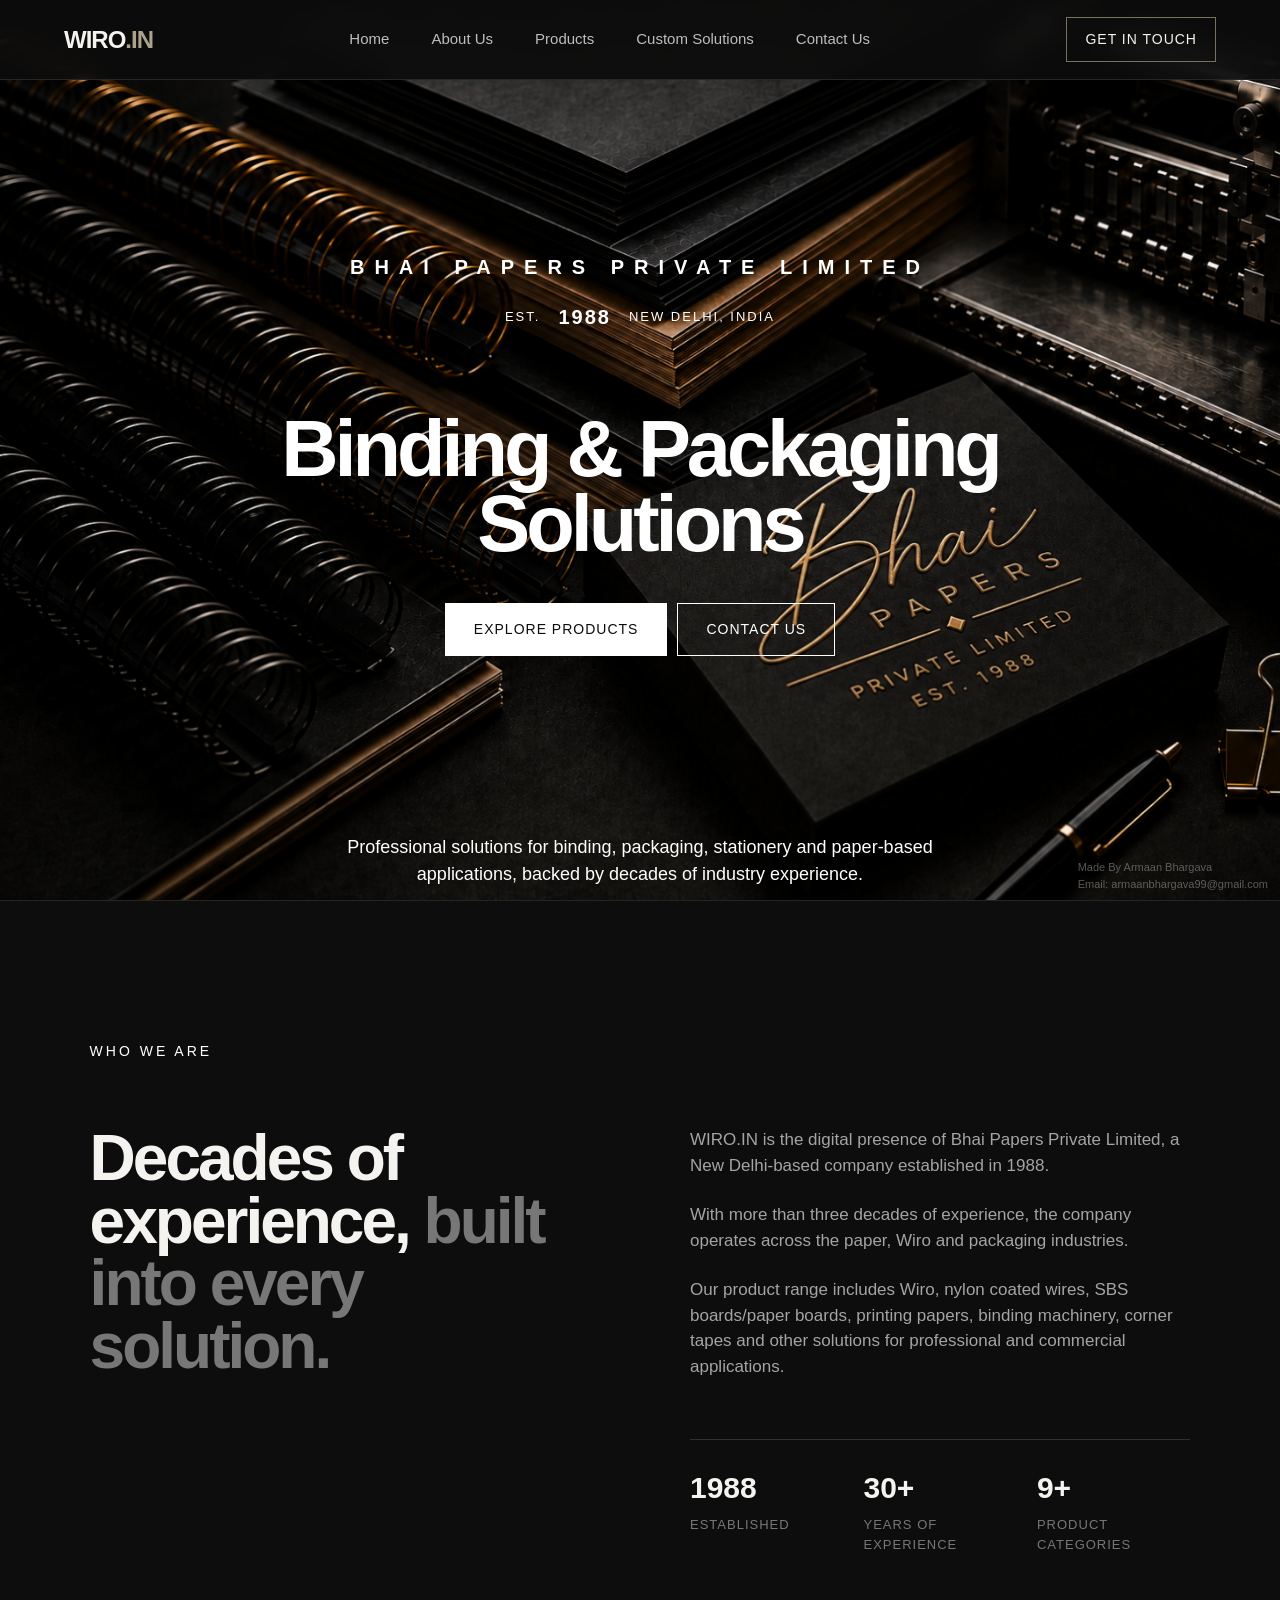
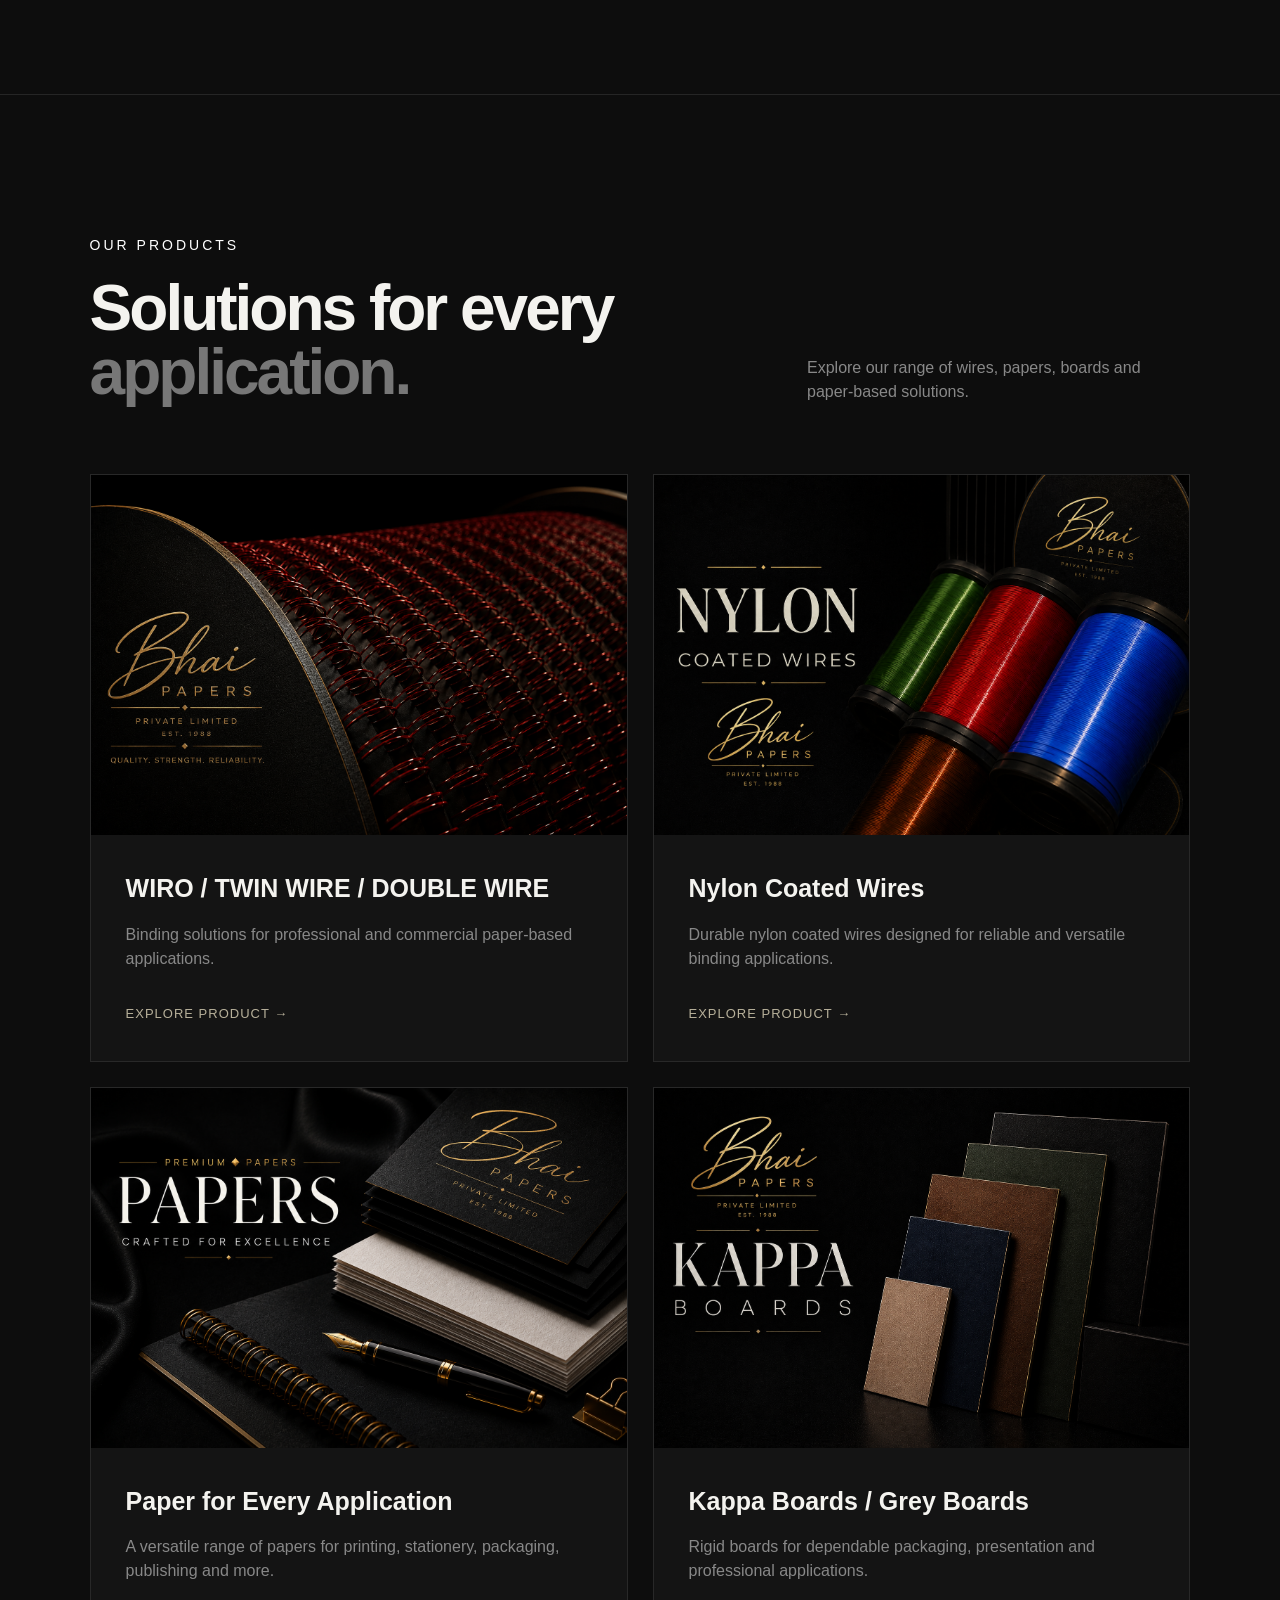
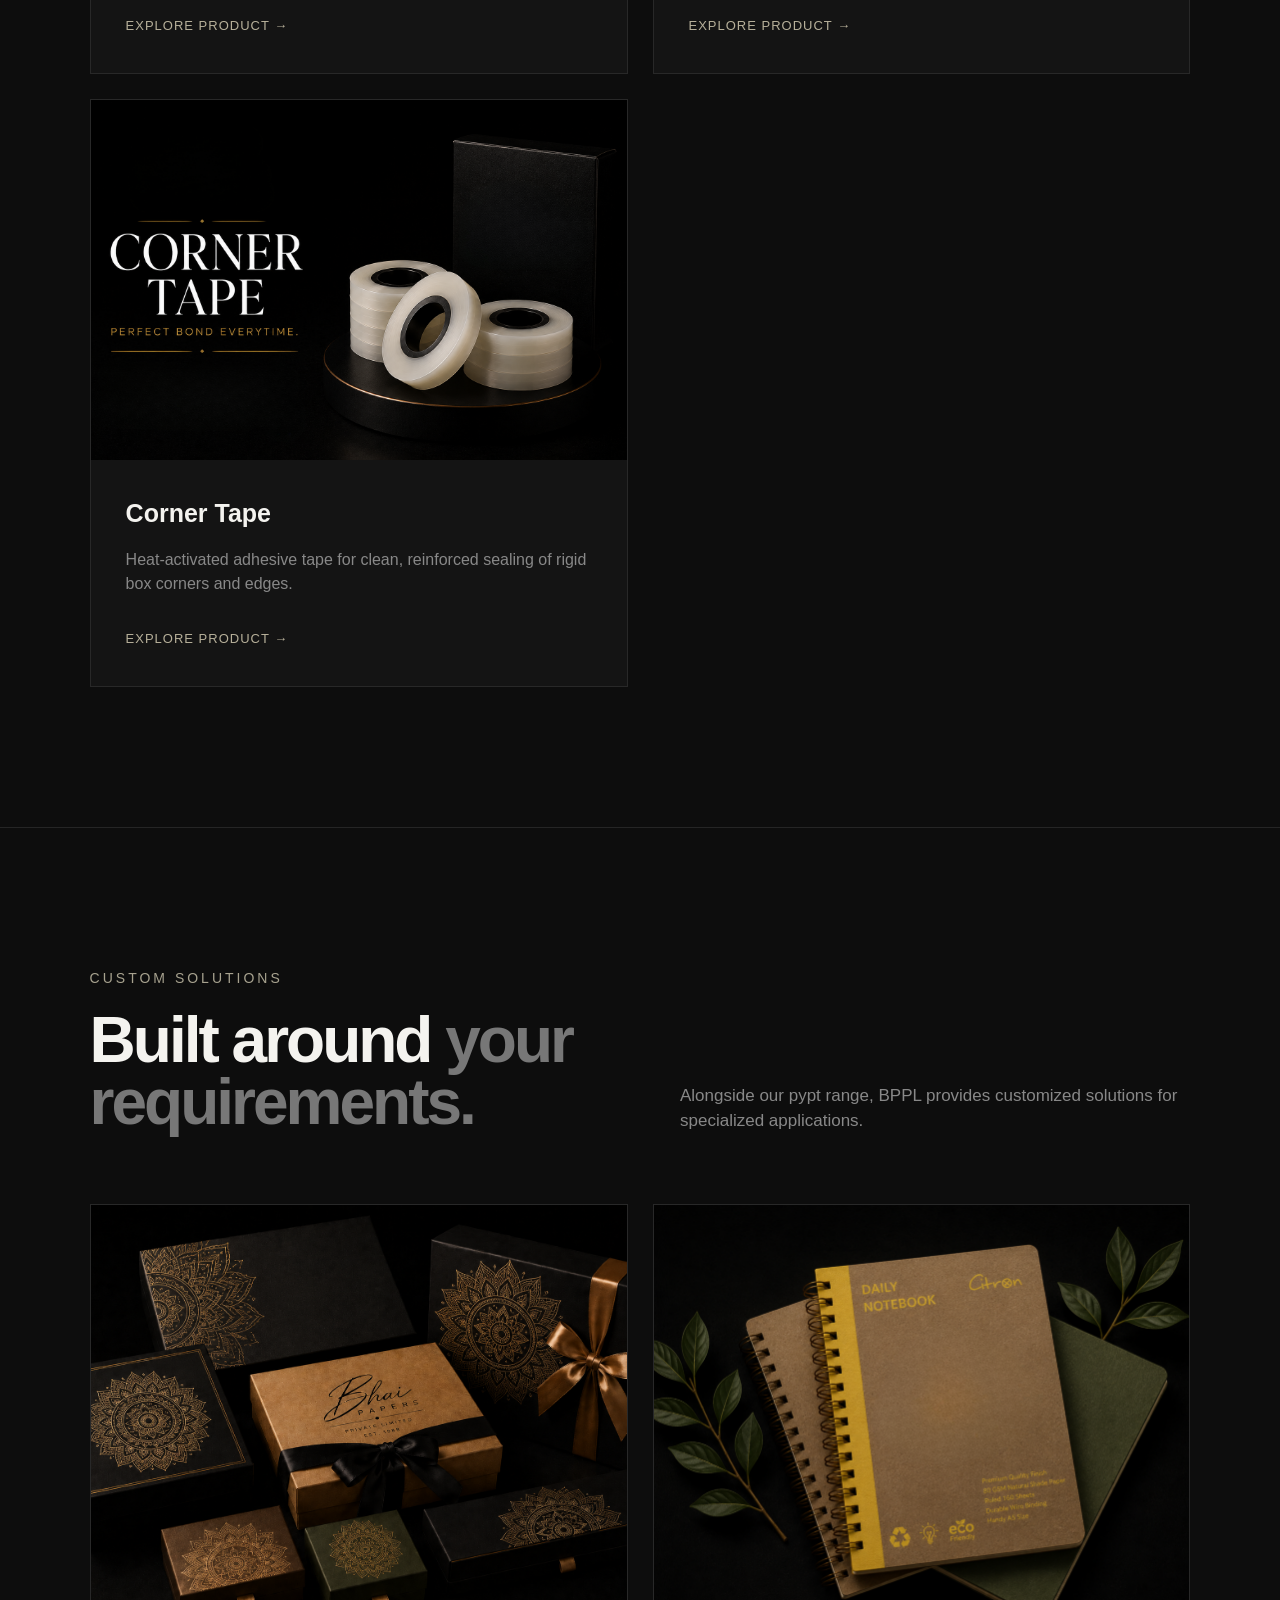
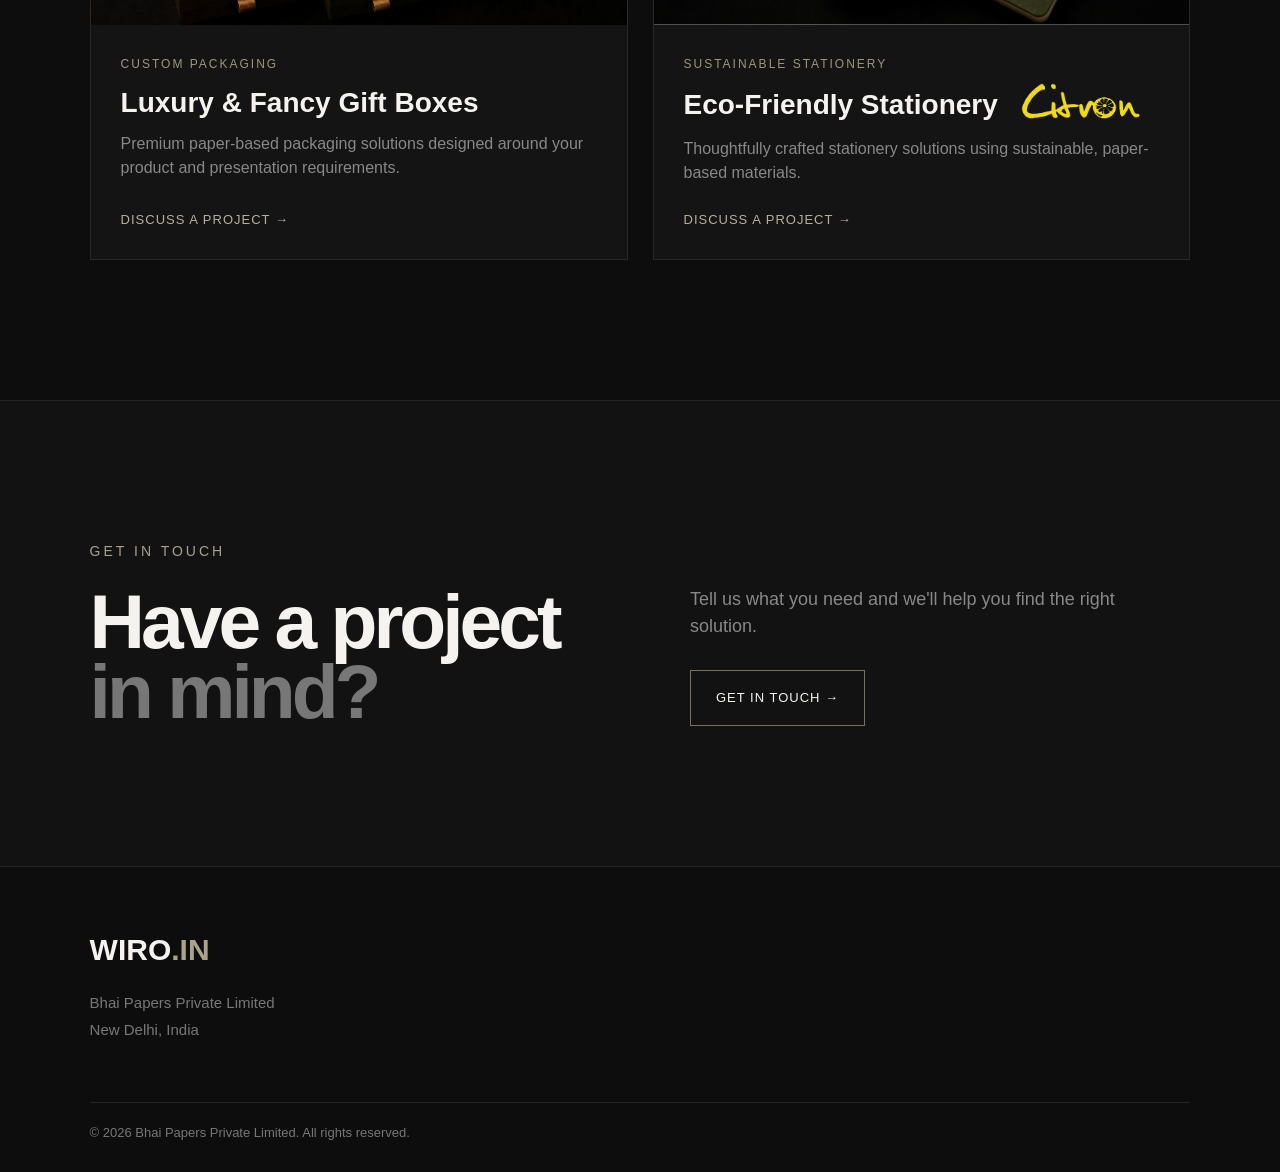
==== commit b937bf6d: "Remove product number badges and fix Corner Tape card sizing Adds a hidden placeholder grid cell so " ====
--- a/index.html
+++ b/index.html
@@ -350,6 +350,9 @@
                 </article>
 
 
+                <div class="product-card product-placeholder" aria-hidden="true"></div>
+
+
             </div>
 
         </section>
@@ -394,8 +397,6 @@
 
                     <div class="solution-image">
 
-                        <span>01</span>
-
                         <img
                             src="static/css/images/lux boxes.png"
                             alt="Luxury & Fancy Gift Boxes"
@@ -434,8 +435,6 @@
                 <article class="solution-card">
 
                     <div class="solution-image">
-
-                        <span>02</span>
 
                         <img
                             src="static/css/images/eco stat.png"
--- a/static/css/style.css
+++ b/static/css/style.css
@@ -419,17 +419,13 @@
 .product-grid {
     display: grid;
 
-    grid-template-columns: repeat(2, 1fr);
+    grid-template-columns: repeat(2, minmax(0, 1fr));
 
     gap: 25px;
 }
 
-.product-grid .product-card:last-child {
-    grid-column: 1 / -1;
-
-    max-width: calc(50% - 12.5px);
-
-    margin: 0 auto;
+.product-placeholder {
+    visibility: hidden;
 }
 
 .product-card {
@@ -874,8 +870,8 @@
         grid-template-columns: 1fr;
     }
 
-    .product-grid .product-card:last-child {
-        max-width: 100%;
+    .product-placeholder {
+        display: none;
     }
 
     .solutions-grid {
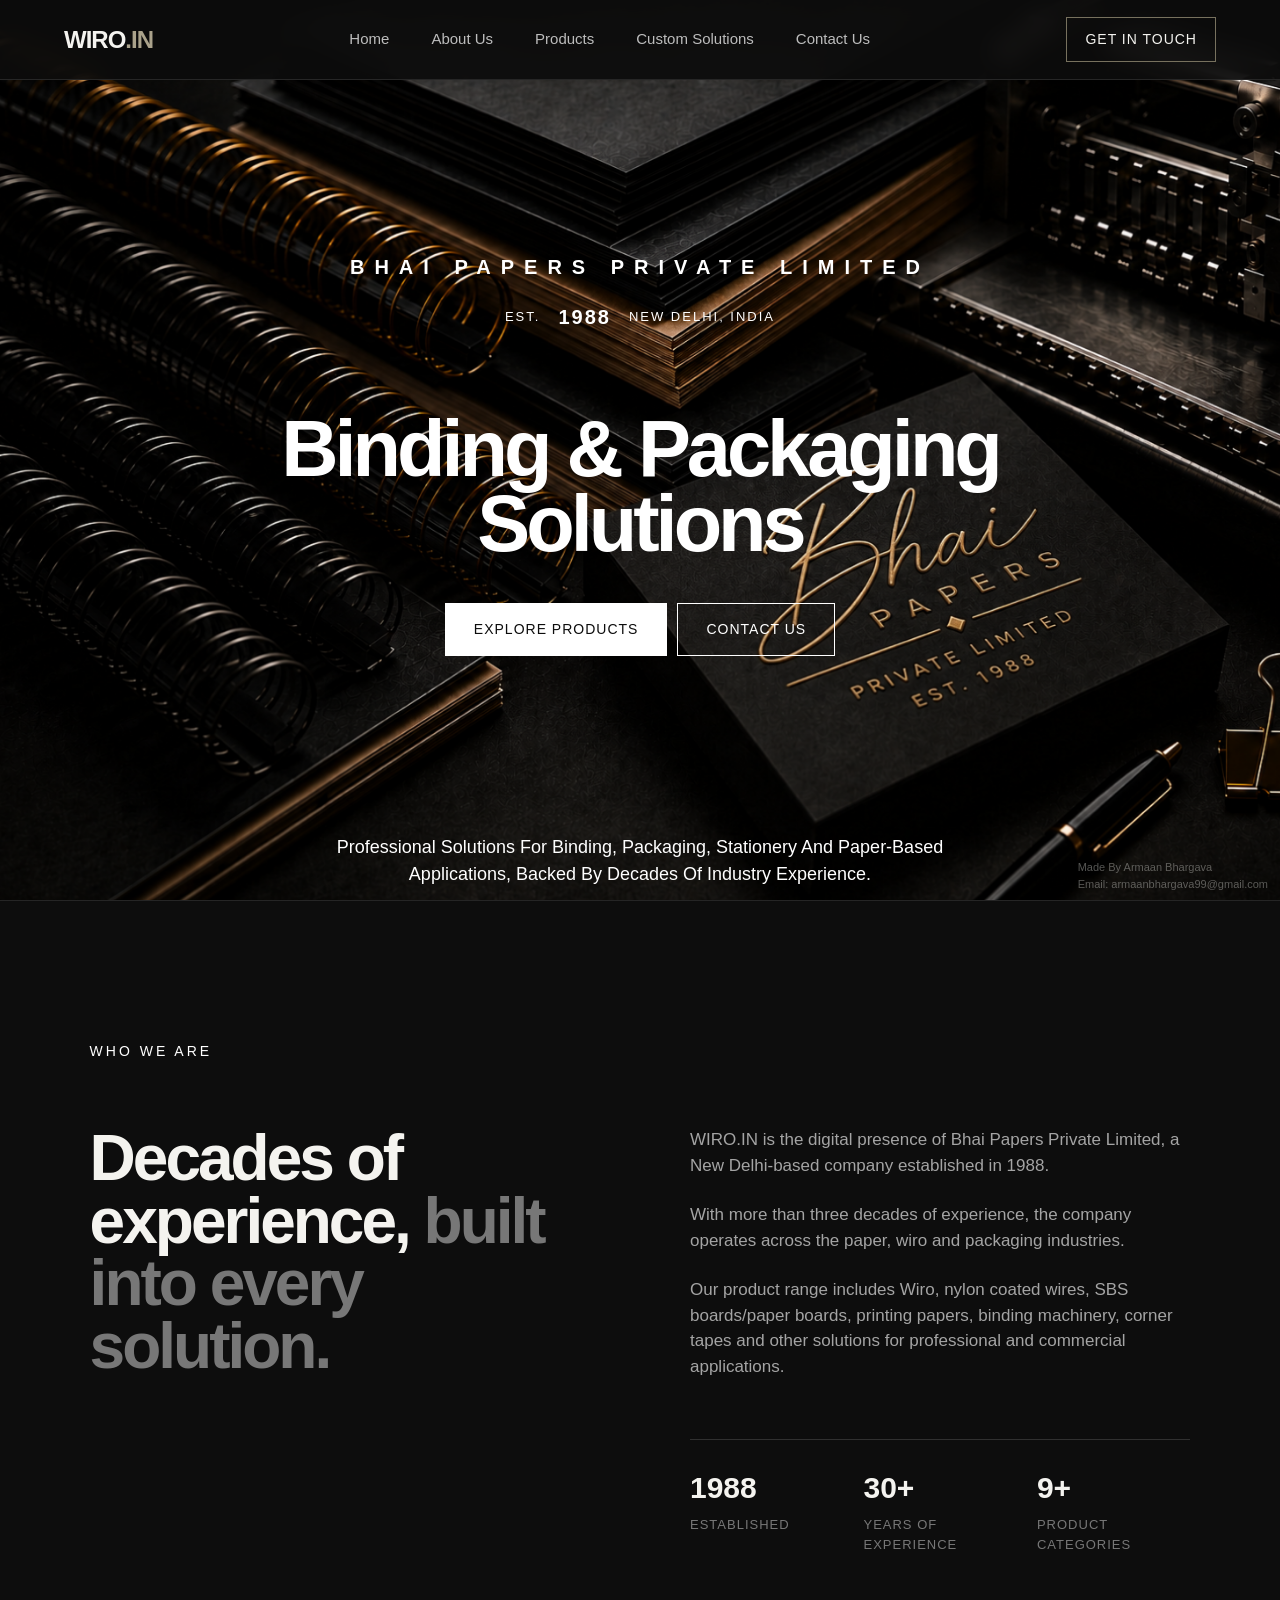
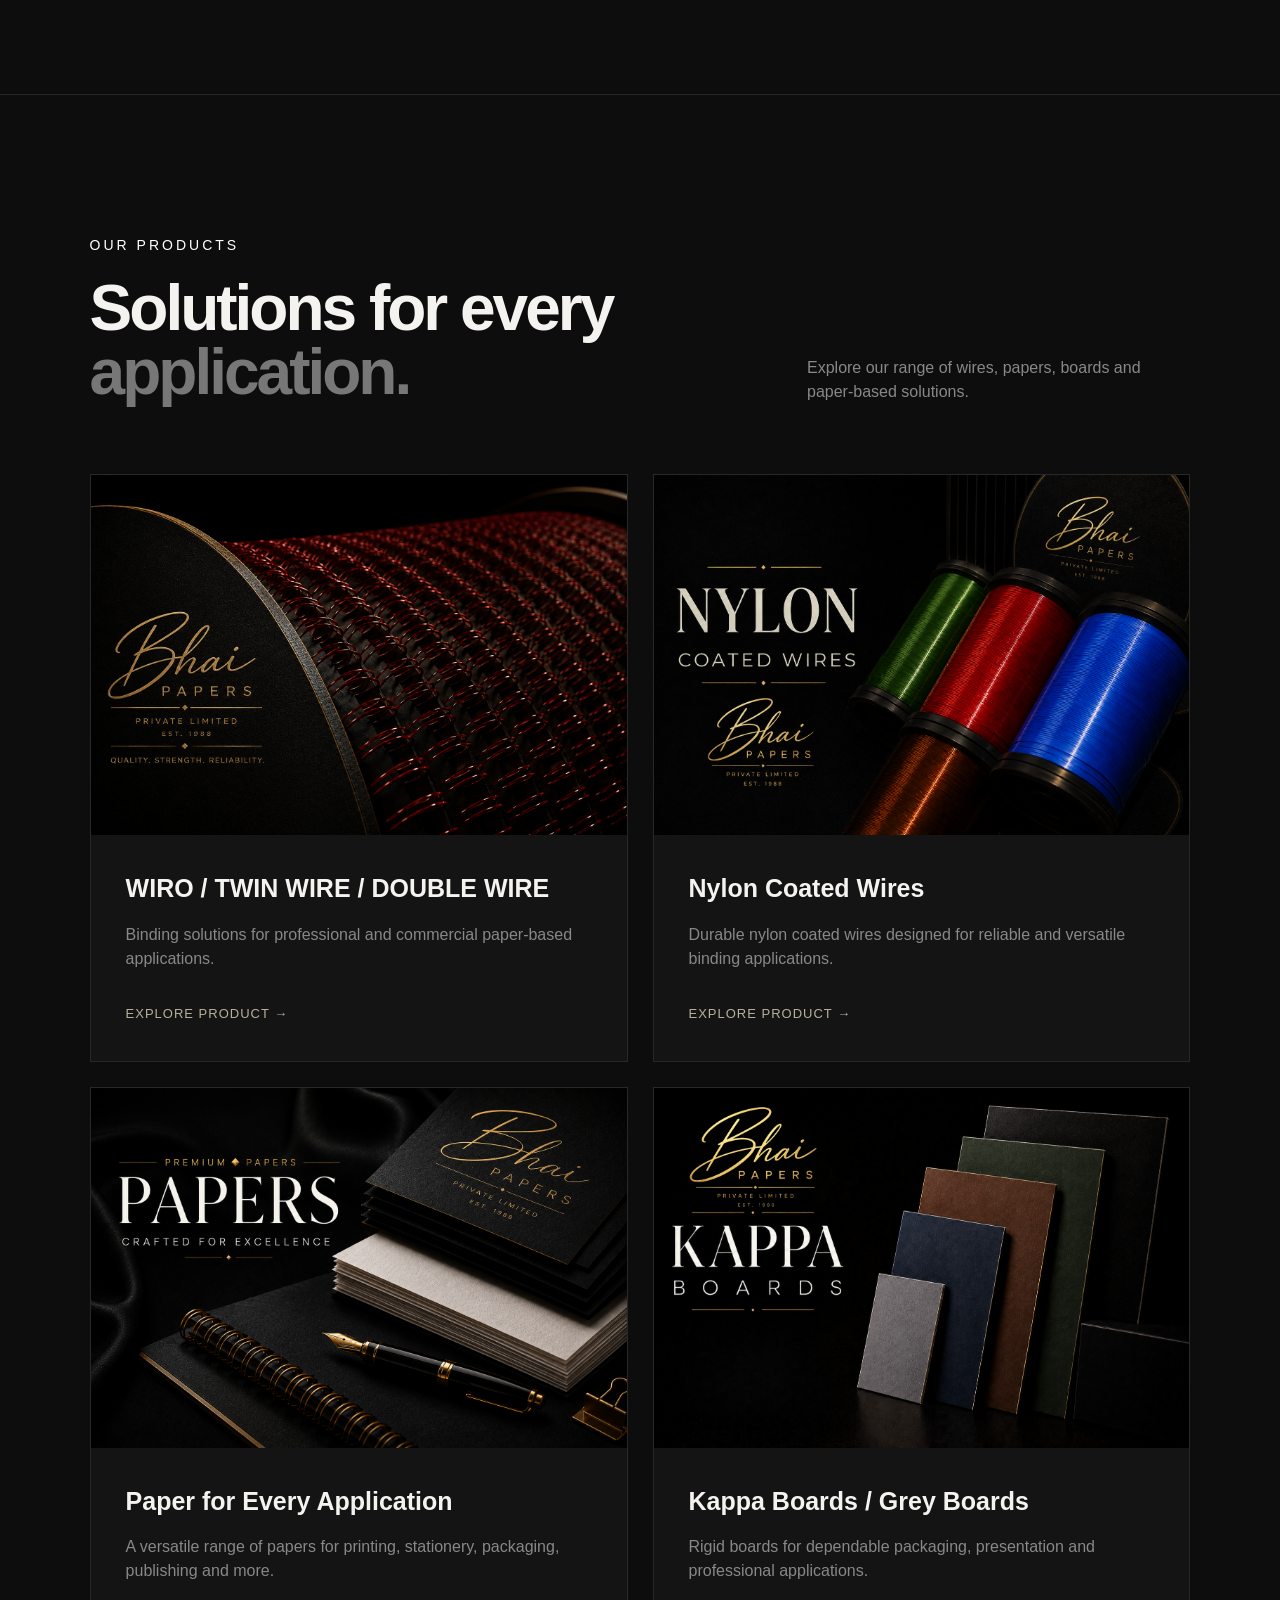
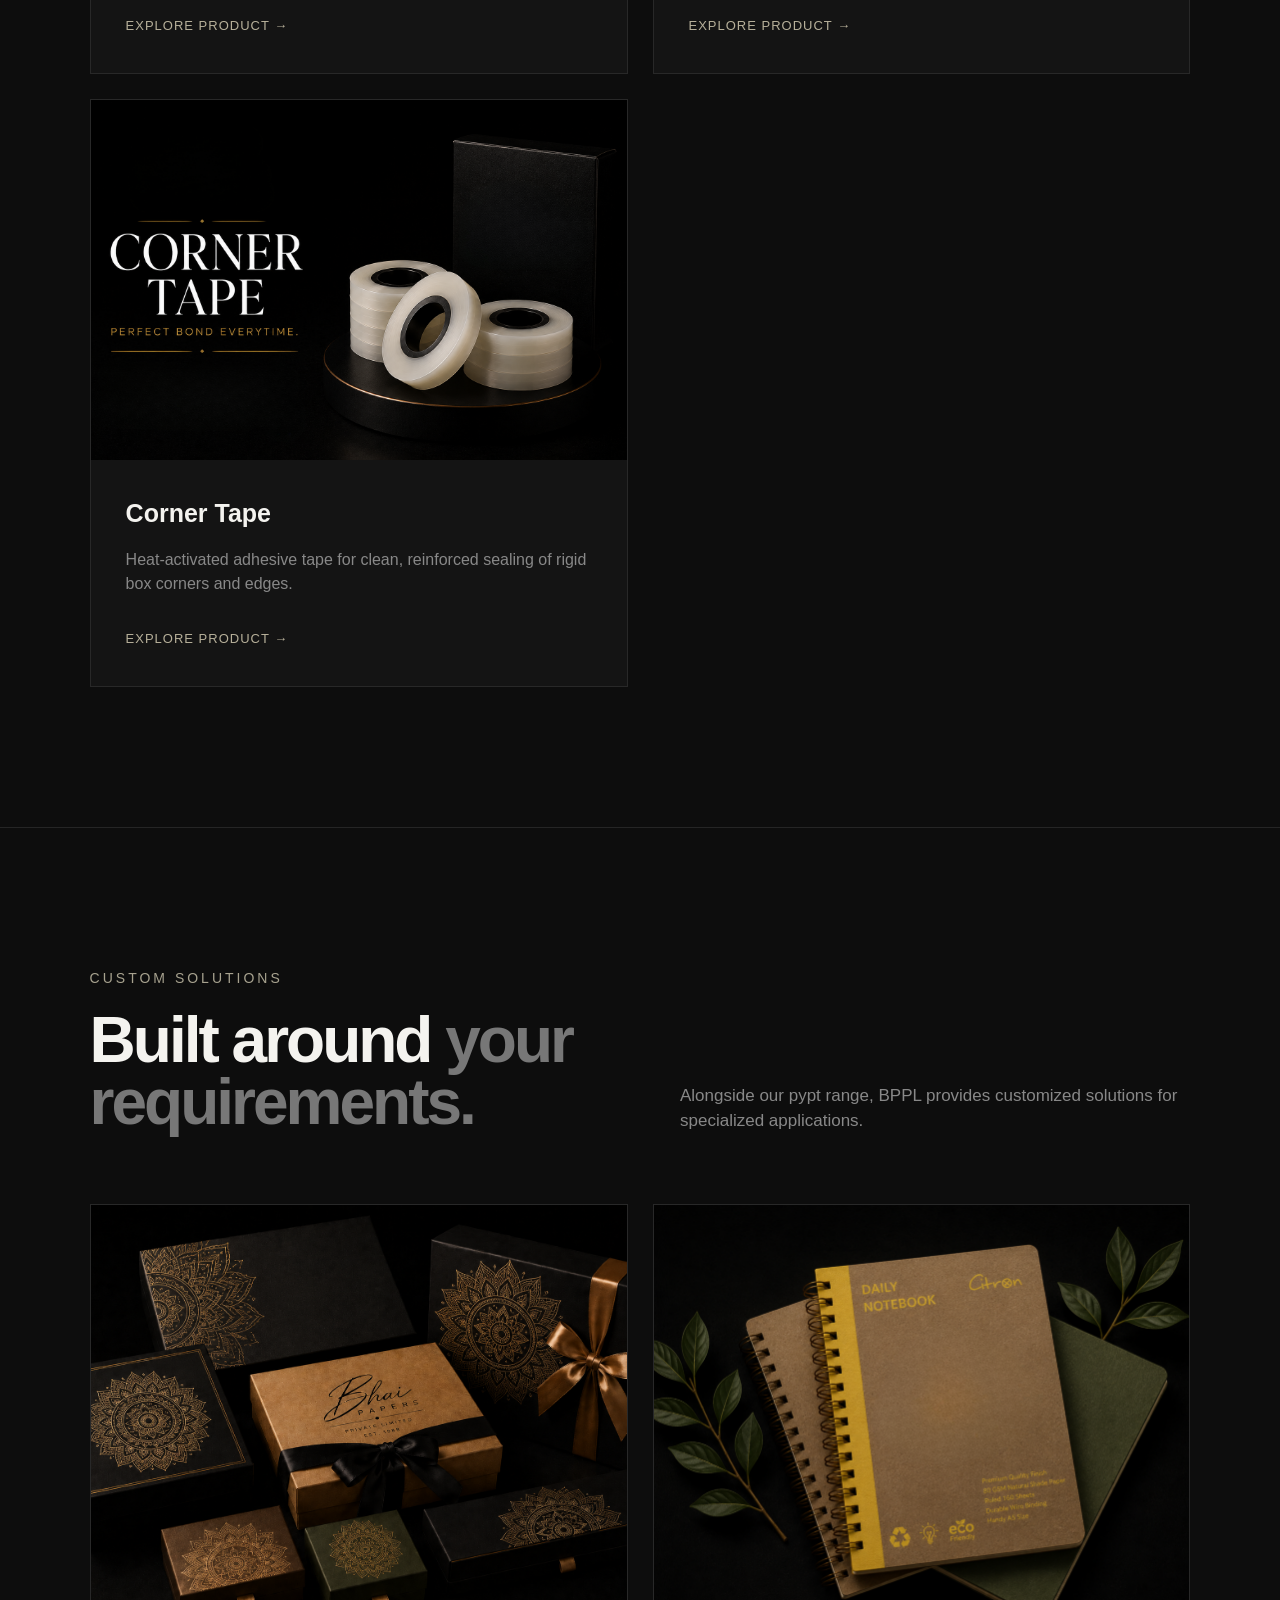
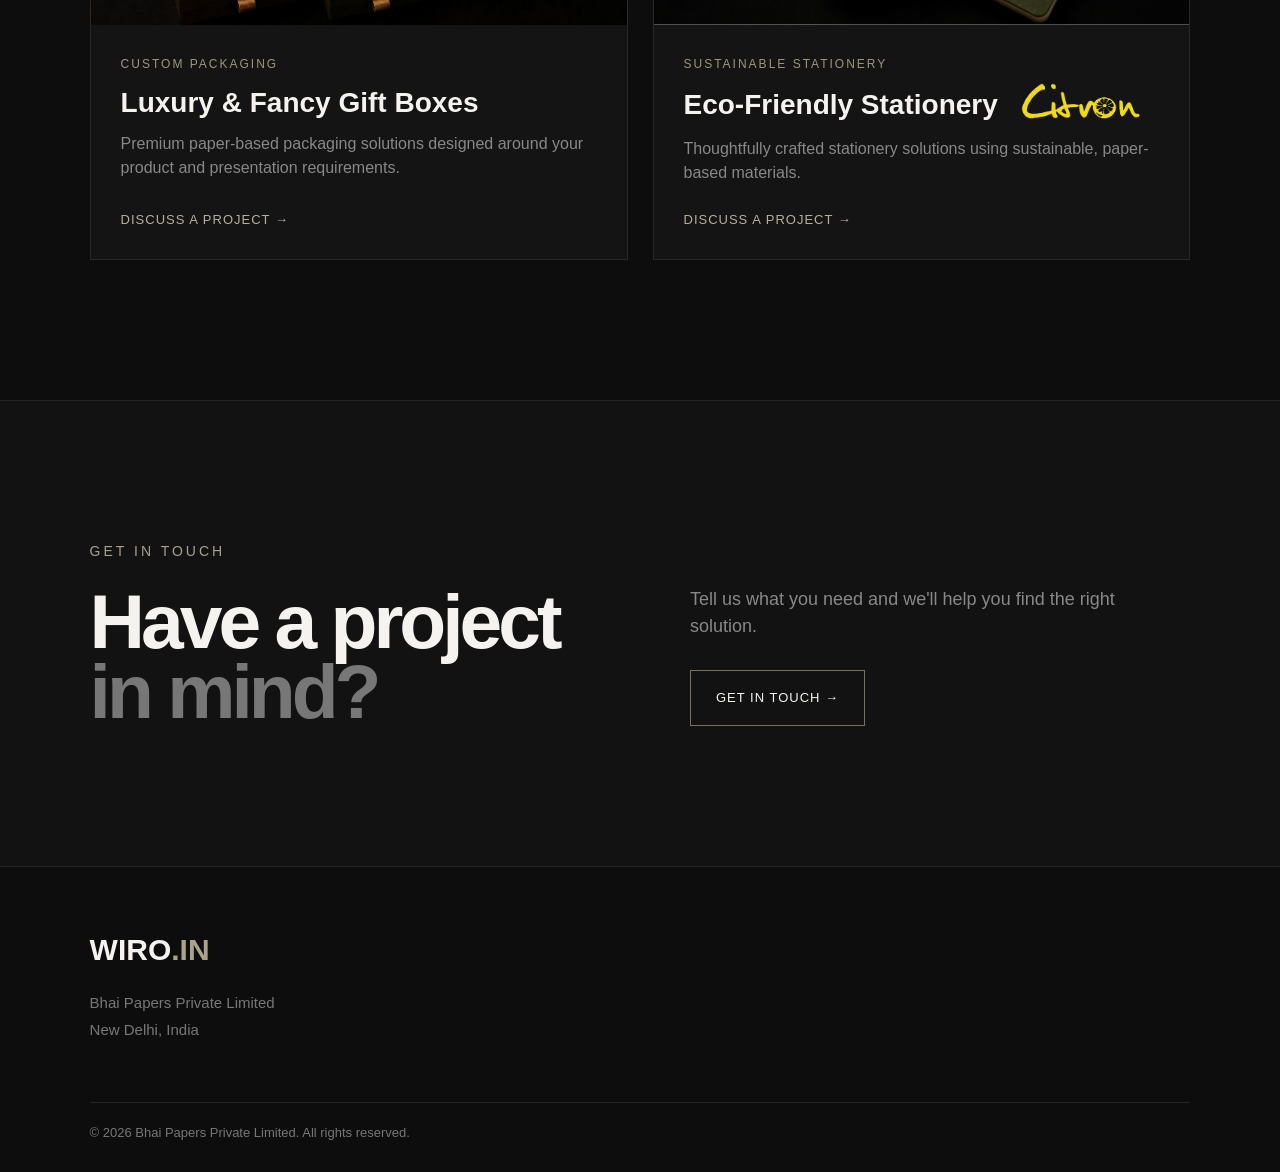
==== commit 6244c4c9: "Improve mobile image display, contact page layout, and add WhatsApp contact - Fit product/solution/c" ====
--- a/index.html
+++ b/index.html
@@ -53,9 +53,9 @@
                 </h1>
 
                 <p class="hero-description">
-                    Professional solutions for binding, packaging,
-                    stationery and paper-based applications,
-                    backed by decades of industry experience.
+                    Professional Solutions For Binding, Packaging,
+                    Stationery And Paper-Based Applications,
+                    Backed By Decades Of Industry Experience.
                 </p>
 
                 <div class="hero-buttons">
@@ -115,7 +115,7 @@
                     <p>
                         With more than three decades of experience,
                         the company operates across the paper,
-                        Wiro and packaging industries.
+                        wiro and packaging industries.
                     </p>
 
                     <p>
@@ -289,7 +289,7 @@
                     <div class="product-image">
 
                         <img
-                            src="static/css/images/packaging.png"
+                            src="static/css/images/kappa boards.png"
                             alt="Kappa Boards"
                         >
 
--- a/static/css/style.css
+++ b/static/css/style.css
@@ -880,6 +880,13 @@
 
     .solution-image {
         height: 350px;
+    }
+
+    .product-image img,
+    .solution-image img,
+    .catalogue-image img,
+    .products-custom-image img {
+        object-fit: contain;
     }
 
 }
@@ -1381,7 +1388,7 @@
 }
 
 .contact-page-inner {
-    max-width: 780px;
+    max-width: 1040px;
     margin: 0 auto;
     width: 100%;
 }
@@ -1422,15 +1429,21 @@
 .contact-page-info {
     display: grid;
     grid-template-columns: repeat(2, minmax(0, 1fr));
-    gap: 18px;
+    gap: 24px;
     margin-bottom: 40px;
 }
 
 .contact-page-info-item {
-    padding: 24px 26px;
+    padding: 44px 40px;
     background: #141414;
     border: 1px solid #282828;
     transition: border-color 0.3s;
+}
+
+.contact-page-info-item:nth-child(3) {
+    grid-column: 1 / -1;
+    width: 70%;
+    margin: 0 auto;
 }
 
 .contact-page-info-item:hover {
@@ -1441,7 +1454,7 @@
     display: block;
     margin-bottom: 10px;
     color: #9d967f;
-    font-size: 12px;
+    font-size: 18px;
     letter-spacing: 2px;
     text-transform: uppercase;
 }
@@ -1449,7 +1462,7 @@
 .contact-page-info-value {
     display: inline-block;
     color: #f4f3ef;
-    font-size: 21px;
+    font-size: 27px;
     font-weight: 700;
     letter-spacing: -0.5px;
     word-break: break-word;
@@ -1458,6 +1471,26 @@
 
 .contact-page-info-value:hover {
     color: #d6cfb9;
+}
+
+.whatsapp-button {
+    display: flex;
+    align-items: center;
+    gap: 6px;
+    width: fit-content;
+    margin-top: 20px;
+    margin-right: auto;
+    padding: 0;
+    color: #25d366;
+    font-size: 20px;
+    font-weight: 700;
+    letter-spacing: 1px;
+    text-transform: uppercase;
+    transition: 0.3s;
+}
+
+.whatsapp-button:hover {
+    color: #1ebe5b;
 }
 
 .contact-page-button {
@@ -1504,6 +1537,10 @@
         grid-template-columns: 1fr;
     }
 
+    .contact-page-info-item:nth-child(3) {
+        width: 100%;
+    }
+
     .contact-page-details {
         margin-top: 40px;
         padding-top: 35px;
